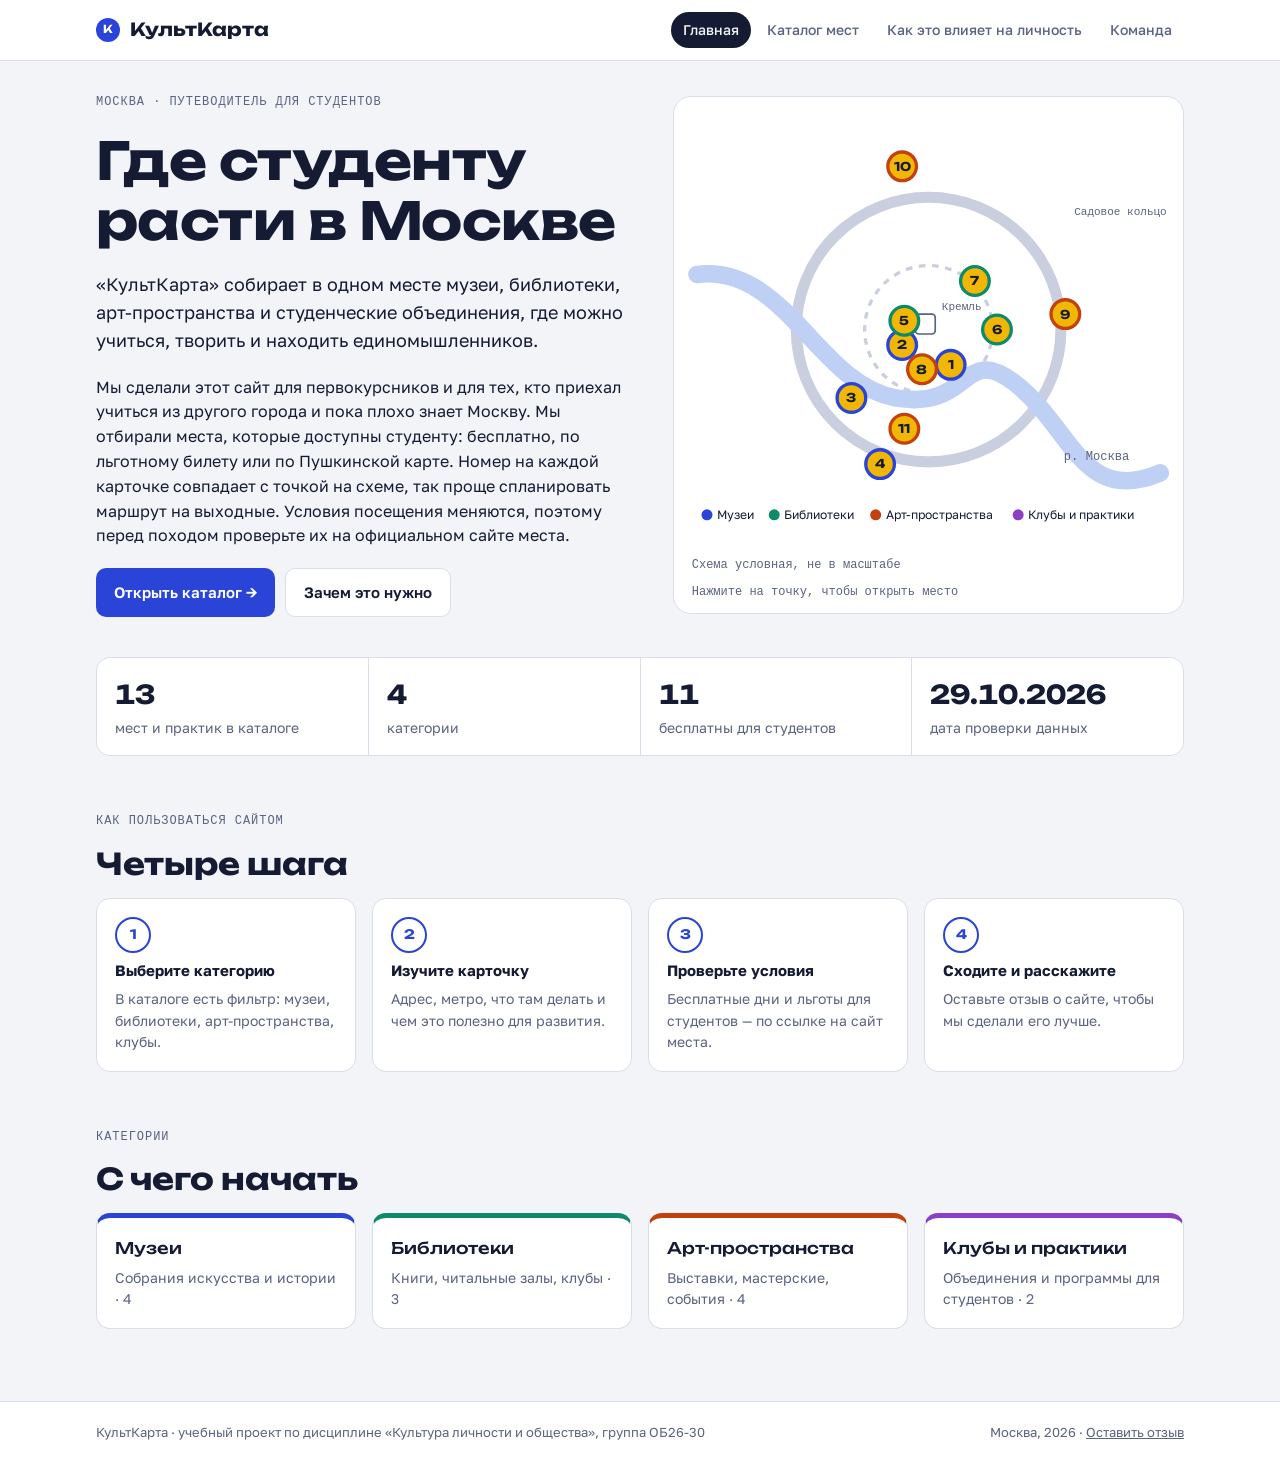
==== KultKarta_site/index.html @ 8042a43c "Add files via upload" ====
<!doctype html>
<html lang="ru">
<head>
<meta charset="utf-8">
<meta name="viewport" content="width=device-width, initial-scale=1, viewport-fit=cover">
<title>КультКарта Москвы</title>
<meta name="description" content="Путеводитель по культурным местам Москвы для студентов">
<meta name="claude:viewport-fit-sides" content="cover">
<link rel="icon" href="data:image/svg+xml,%3Csvg xmlns='http://www.w3.org/2000/svg' viewBox='0 0 32 32'%3E%3Ccircle cx='16' cy='16' r='15' fill='%232A44D8'/%3E%3Ctext x='16' y='21' font-size='15' text-anchor='middle' fill='white' font-family='Arial' font-weight='700'%3EК%3C/text%3E%3C/svg%3E">
<link rel="preconnect" href="https://fonts.googleapis.com">
<link rel="stylesheet" href="https://fonts.googleapis.com/css2?family=Unbounded:wght@500;700&family=Golos+Text:wght@400;500;600&family=PT+Mono&display=swap">
<link rel="stylesheet" href="style.css">
</head>
<body>
<header class="top"><div class="wrap">
<a class="logo" href="index.html"><span>К</span>КультКарта</a>
<nav aria-label="Разделы сайта"><a href="index.html" aria-current="page">Главная</a><a href="catalog.html">Каталог мест</a><a href="lichnost.html">Как это влияет на личность</a><a href="team.html">Команда</a></nav>
</div></header>
<main class="wrap">
<section class="hero">
 <div class="hero-text">
  <span class="eyebrow">Москва · путеводитель для студентов</span>
  <h1>Где студенту расти в&nbsp;Москве</h1>
  <p class="lead">«КультКарта» собирает в одном месте музеи, библиотеки, арт-пространства и студенческие объединения, где можно учиться, творить и находить единомышленников.</p>
  <p>Мы сделали этот сайт для первокурсников и для тех, кто приехал учиться из другого города и пока плохо знает Москву. Мы отбирали места, которые доступны студенту: бесплатно, по льготному билету или по Пушкинской карте. Номер на каждой карточке совпадает с точкой на схеме, так проще спланировать маршрут на выходные. Условия посещения меняются, поэтому перед походом проверьте их на официальном сайте места.</p>
  <div class="btns"><a class="btn primary" href="catalog.html">Открыть каталог →</a><a class="btn ghost" href="lichnost.html">Зачем это нужно</a></div>
 </div>
 <figure class="mapbox"><svg viewBox="0 0 440 400" role="img" aria-label="Схема центра Москвы с местами из каталога">
<rect width="440" height="400" fill="var(--surface)"/>
<circle cx="220" cy="200" r="120" fill="none" stroke="var(--ring)" stroke-width="10"/>
<circle cx="220" cy="200" r="58" fill="none" stroke="var(--ring)" stroke-width="3" stroke-dasharray="6 6"/>
<path d="M10 150 C 90 140, 120 250, 190 262 S 250 210, 300 250 S 360 360, 430 330" fill="none" stroke="var(--river)" stroke-width="16" stroke-linecap="round"/>
<text x="402" y="318" font-family="PT Mono, monospace" font-size="11" fill="var(--muted)" text-anchor="end">р. Москва</text>
<rect x="208" y="186" width="18" height="18" rx="3" fill="none" stroke="var(--muted)" stroke-width="1.5"/>
<text x="232" y="182" font-family="PT Mono, monospace" font-size="10" fill="var(--muted)">Кремль</text>
<text x="352" y="96" font-family="PT Mono, monospace" font-size="10" fill="var(--muted)">Садовое кольцо</text>
<a class="pin" href="catalog.html#place-1"><title>1. Третьяковская галерея</title><circle cx="240" cy="232" r="13" fill="var(--marker)" stroke="var(--c-museum)" stroke-width="3"/><text x="240" y="236" text-anchor="middle" font-family="Unbounded, sans-serif" font-weight="700" font-size="11" fill="#141B33">1</text></a>
<a class="pin" href="catalog.html#place-2"><title>2. ГМИИ им. А. С. Пушкина</title><circle cx="196" cy="214" r="13" fill="var(--marker)" stroke="var(--c-museum)" stroke-width="3"/><text x="196" y="218" text-anchor="middle" font-family="Unbounded, sans-serif" font-weight="700" font-size="11" fill="#141B33">2</text></a>
<a class="pin" href="catalog.html#place-3"><title>3. Музей Москвы</title><circle cx="150" cy="262" r="13" fill="var(--marker)" stroke="var(--c-museum)" stroke-width="3"/><text x="150" y="266" text-anchor="middle" font-family="Unbounded, sans-serif" font-weight="700" font-size="11" fill="#141B33">3</text></a>
<a class="pin" href="catalog.html#place-4"><title>4. Музей «Гараж»</title><circle cx="176" cy="322" r="13" fill="var(--marker)" stroke="var(--c-museum)" stroke-width="3"/><text x="176" y="326" text-anchor="middle" font-family="Unbounded, sans-serif" font-weight="700" font-size="11" fill="#141B33">4</text></a>
<a class="pin" href="catalog.html#place-5"><title>5. Российская государственная библиотека</title><circle cx="198" cy="192" r="13" fill="var(--marker)" stroke="var(--c-lib)" stroke-width="3"/><text x="198" y="196" text-anchor="middle" font-family="Unbounded, sans-serif" font-weight="700" font-size="11" fill="#141B33">5</text></a>
<a class="pin" href="catalog.html#place-6"><title>6. Библиотека иностранной литературы</title><circle cx="282" cy="200" r="13" fill="var(--marker)" stroke="var(--c-lib)" stroke-width="3"/><text x="282" y="204" text-anchor="middle" font-family="Unbounded, sans-serif" font-weight="700" font-size="11" fill="#141B33">6</text></a>
<a class="pin" href="catalog.html#place-7"><title>7. Библиотека-читальня им. И. С. Тургенева</title><circle cx="262" cy="156" r="13" fill="var(--marker)" stroke="var(--c-lib)" stroke-width="3"/><text x="262" y="160" text-anchor="middle" font-family="Unbounded, sans-serif" font-weight="700" font-size="11" fill="#141B33">7</text></a>
<a class="pin" href="catalog.html#place-8"><title>8. Дом культуры «ГЭС-2»</title><circle cx="214" cy="236" r="13" fill="var(--marker)" stroke="var(--c-art)" stroke-width="3"/><text x="214" y="240" text-anchor="middle" font-family="Unbounded, sans-serif" font-weight="700" font-size="11" fill="#141B33">8</text></a>
<a class="pin" href="catalog.html#place-9"><title>9. Центр современного искусства «Винзавод»</title><circle cx="344" cy="186" r="13" fill="var(--marker)" stroke="var(--c-art)" stroke-width="3"/><text x="344" y="190" text-anchor="middle" font-family="Unbounded, sans-serif" font-weight="700" font-size="11" fill="#141B33">9</text></a>
<a class="pin" href="catalog.html#place-10"><title>10. Дизайн-завод «Флакон»</title><circle cx="196" cy="52" r="13" fill="var(--marker)" stroke="var(--c-art)" stroke-width="3"/><text x="196" y="56" text-anchor="middle" font-family="Unbounded, sans-serif" font-weight="700" font-size="11" fill="#141B33">10</text></a>
<a class="pin" href="catalog.html#place-11"><title>11. Парк искусств «Музеон»</title><circle cx="198" cy="290" r="13" fill="var(--marker)" stroke="var(--c-art)" stroke-width="3"/><text x="198" y="294" text-anchor="middle" font-family="Unbounded, sans-serif" font-weight="700" font-size="11" fill="#141B33">11</text></a>
<circle cx="19" cy="368" r="5" fill="var(--c-museum)"/><text x="28" y="372" font-family="Golos Text, sans-serif" font-size="11" fill="var(--ink)">Музеи</text>
<circle cx="80.0" cy="368" r="5" fill="var(--c-lib)"/><text x="89.0" y="372" font-family="Golos Text, sans-serif" font-size="11" fill="var(--ink)">Библиотеки</text>
<circle cx="172.0" cy="368" r="5" fill="var(--c-art)"/><text x="181.0" y="372" font-family="Golos Text, sans-serif" font-size="11" fill="var(--ink)">Арт-пространства</text>
<circle cx="301.2" cy="368" r="5" fill="var(--c-club)"/><text x="310.2" y="372" font-family="Golos Text, sans-serif" font-size="11" fill="var(--ink)">Клубы и практики</text>
</svg><figcaption><span>Схема условная, не в масштабе</span><span>Нажмите на точку, чтобы открыть место</span></figcaption></figure>
</section>
<div class="stats">
 <div><b>13</b><span>мест и практик в каталоге</span></div>
 <div><b>4</b><span>категории</span></div>
 <div><b>11</b><span>бесплатны для студентов</span></div>
 <div><b>29.10.2026</b><span>дата проверки данных</span></div>
</div>
<section class="sec">
 <span class="eyebrow">Как пользоваться сайтом</span>
 <h2>Четыре шага</h2>
 <ol class="steps">
  <li><b>Выберите категорию</b><span>В каталоге есть фильтр: музеи, библиотеки, арт-пространства, клубы.</span></li>
  <li><b>Изучите карточку</b><span>Адрес, метро, что там делать и чем это полезно для развития.</span></li>
  <li><b>Проверьте условия</b><span>Бесплатные дни и льготы для студентов — по ссылке на сайт места.</span></li>
  <li><b>Сходите и расскажите</b><span>Оставьте отзыв о сайте, чтобы мы сделали его лучше.</span></li>
 </ol>
</section>
<section class="sec">
 <span class="eyebrow">Категории</span>
 <h2>С чего начать</h2>
 <div class="cats">
  <a class="catlink c-museum" href="catalog.html#cat-museum"><b>Музеи</b><span>Собрания искусства и истории · 4</span></a><a class="catlink c-lib" href="catalog.html#cat-lib"><b>Библиотеки</b><span>Книги, читальные залы, клубы · 3</span></a><a class="catlink c-art" href="catalog.html#cat-art"><b>Арт-пространства</b><span>Выставки, мастерские, события · 4</span></a><a class="catlink c-club" href="catalog.html#cat-club"><b>Клубы и практики</b><span>Объединения и программы для студентов · 2</span></a>
 </div>
</section>
</main>
<footer><div class="wrap"><span>КультКарта · учебный проект по дисциплине «Культура личности и общества», группа ОБ26-30</span><span>Москва, 2026 · <a href="team.html#feedback">Оставить отзыв</a></span></div></footer>
</body>
</html>
---- KultKarta_site/style.css ----
/* КультКарта — общий файл стилей */
:root{
  --bg:#F2F4F8; --surface:#FFFFFF; --ink:#141B33; --muted:#5A6380; --line:#D9DEEA;
  --accent:#2A44D8; --accent-ink:#FFFFFF; --marker:#F2B705; --river:#BFD0F5; --ring:#C9CFDF;
  --c-museum:#2A44D8; --c-lib:#0E8A6A; --c-art:#C2410C; --c-club:#8B3FC7;
  --display:"Unbounded","Arial Black",system-ui,sans-serif;
  --body:"Golos Text","Segoe UI",system-ui,sans-serif;
  --mono:"PT Mono",ui-monospace,Menlo,monospace;
}
@media (prefers-color-scheme: dark){:root:not([data-theme="light"]){
  --bg:#0F1426; --surface:#171E36; --ink:#E8ECF8; --muted:#9AA3C0; --line:#2A3354;
  --accent:#7D90FF; --accent-ink:#0F1426; --marker:#F2C230; --river:#24345F; --ring:#36406A;
  --c-museum:#8EA0FF; --c-lib:#3CCB9F; --c-art:#FF8A4C; --c-club:#C58BFF; color-scheme:dark}}
:root[data-theme="dark"]{
  --bg:#0F1426; --surface:#171E36; --ink:#E8ECF8; --muted:#9AA3C0; --line:#2A3354;
  --accent:#7D90FF; --accent-ink:#0F1426; --marker:#F2C230; --river:#24345F; --ring:#36406A;
  --c-museum:#8EA0FF; --c-lib:#3CCB9F; --c-art:#FF8A4C; --c-club:#C58BFF; color-scheme:dark}

*{box-sizing:border-box}
html{scroll-padding-top:90px}
body{background:var(--bg);color:var(--ink);font-family:var(--body);font-size:16px;line-height:1.55;margin:0}
body::before{content:"";position:fixed;inset:0 0 auto;height:env(safe-area-inset-top,0px);z-index:10;background:var(--surface)}
img{max-width:100%}
a{color:var(--accent)}
:focus-visible{outline:3px solid var(--marker);outline-offset:2px;border-radius:4px}
.wrap{max-width:1120px;margin:0 auto;padding-left:max(16px,env(safe-area-inset-left,0px));padding-right:max(16px,env(safe-area-inset-right,0px))}
h1,h2,h3{font-family:var(--display);text-wrap:balance;margin:0;line-height:1.15}
h1{font-size:clamp(30px,5vw,52px);font-weight:700;letter-spacing:-.01em}
h2{font-size:clamp(22px,3vw,30px);font-weight:700}
h3{font-size:17px;font-weight:500}
p{margin:0}
.eyebrow{font-family:var(--mono);font-size:12px;letter-spacing:.08em;text-transform:uppercase;color:var(--muted)}
.lead{font-size:18px;max-width:62ch}
.sec{display:grid;gap:16px;margin-top:56px}

/* Шапка */
.top{position:sticky;top:env(safe-area-inset-top,0px);z-index:5;background:var(--surface);border-bottom:1px solid var(--line)}
.top .wrap{display:flex;align-items:center;justify-content:space-between;gap:12px 16px;padding-block:12px;flex-wrap:wrap}
.logo{font-family:var(--display);font-weight:700;font-size:18px;color:var(--ink);text-decoration:none;display:flex;align-items:center;gap:10px}
.logo span{width:24px;height:24px;border-radius:50%;background:var(--accent);display:grid;place-items:center;color:var(--accent-ink);font-size:11px}
nav{display:flex;gap:4px;flex-wrap:wrap}
nav a{font-size:14px;font-weight:500;text-decoration:none;color:var(--muted);padding:7px 12px;border-radius:999px}
nav a:hover{color:var(--ink);background:var(--bg)}
nav a[aria-current="page"]{background:var(--ink);color:var(--bg)}
main{padding-block:32px 72px}

/* Кнопки */
.btns{display:flex;gap:10px;flex-wrap:wrap}
.btn{display:inline-flex;align-items:center;gap:8px;padding:12px 18px;border-radius:10px;font-weight:600;text-decoration:none;font-size:15px}
.btn.primary{background:var(--accent);color:var(--accent-ink)}
.btn.ghost{border:1.5px solid var(--line);color:var(--ink);background:var(--surface)}

/* Главная */
.hero{display:grid;grid-template-columns:1.05fr 1fr;gap:40px;align-items:center}
.hero-text{display:grid;gap:20px;min-width:0}
.mapbox{background:var(--surface);border:1px solid var(--line);border-radius:18px;padding:12px;margin:0;min-width:0}
.mapbox svg{display:block;width:100%;height:auto}
.mapbox figcaption{font-family:var(--mono);font-size:12px;color:var(--muted);padding:6px 6px 0;display:flex;justify-content:space-between;gap:8px;flex-wrap:wrap}
.pin circle{transition:stroke-width .15s}
.pin:hover circle,.pin:focus circle{stroke-width:5}
.stats{display:grid;grid-template-columns:repeat(4,1fr);gap:1px;background:var(--line);border:1px solid var(--line);border-radius:14px;overflow:hidden;margin-top:40px}
.stats div{background:var(--surface);padding:16px 18px}
.stats b{display:block;font-family:var(--display);font-size:26px;font-variant-numeric:tabular-nums}
.stats span{font-size:14px;color:var(--muted)}
.steps{display:grid;grid-template-columns:repeat(4,1fr);gap:16px;list-style:none;padding:0;margin:0;counter-reset:s}
.steps li{background:var(--surface);border:1px solid var(--line);border-radius:14px;padding:18px;display:grid;gap:6px;counter-increment:s;align-content:start}
.steps li::before{content:counter(s);width:32px;height:32px;border-radius:50%;border:2px solid var(--accent);color:var(--accent);display:grid;place-items:center;font-family:var(--display);font-weight:700;font-size:13px}
.steps b{font-size:15px}
.steps span{font-size:14px;color:var(--muted)}
.cats{display:grid;grid-template-columns:repeat(4,1fr);gap:16px}
.catlink{display:grid;gap:6px;padding:18px;border-radius:14px;text-decoration:none;color:var(--ink);background:var(--surface);border:1px solid var(--line);border-top:5px solid var(--c)}
.catlink b{font-family:var(--display);font-size:16px;font-weight:500}
.catlink span{font-size:14px;color:var(--muted)}
.catlink:hover{border-color:var(--c)}

/* Каталог */
.cat-head{display:grid;gap:14px;margin-bottom:24px}
.filter{display:flex;gap:8px;flex-wrap:wrap}
.filter input{position:absolute;opacity:0;width:1px;height:1px}
.filter label{font-size:14px;font-weight:500;border:1.5px solid var(--line);background:var(--surface);color:var(--ink);padding:7px 14px;border-radius:999px;cursor:pointer;display:inline-flex;align-items:center;gap:8px}
.filter label i{width:9px;height:9px;border-radius:50%;display:inline-block}
.filter input:checked+label{background:var(--ink);color:var(--bg);border-color:var(--ink)}
.filter input:focus-visible+label{outline:3px solid var(--marker);outline-offset:2px}
.catalog:has(#f-museum:checked) .card:not(.c-museum),
.catalog:has(#f-lib:checked) .card:not(.c-lib),
.catalog:has(#f-art:checked) .card:not(.c-art),
.catalog:has(#f-club:checked) .card:not(.c-club){display:none}
.grid{display:grid;grid-template-columns:repeat(auto-fill,minmax(300px,1fr));gap:20px}
.card{background:var(--surface);border:1px solid var(--line);border-radius:16px;overflow:hidden;display:flex;flex-direction:column;min-width:0}
.card:target{outline:3px solid var(--marker);outline-offset:2px}
.c-museum{--c:var(--c-museum)} .c-lib{--c:var(--c-lib)} .c-art{--c:var(--c-art)} .c-club{--c:var(--c-club)}
.photo{aspect-ratio:16/10;max-width:100%;position:relative;display:grid;place-items:center;color:#fff;overflow:hidden;background:linear-gradient(135deg,var(--c),color-mix(in srgb,var(--c) 55%,#000))}
.photo .glyph{font-family:var(--display);font-size:60px;font-weight:700;opacity:.22;letter-spacing:-.03em;text-align:center;line-height:1;padding:0 12px}
.photo .ph{position:absolute;left:12px;bottom:10px;font-family:var(--mono);font-size:11px;background:rgba(0,0,0,.35);padding:3px 8px;border-radius:6px}
.photo img{position:absolute;inset:0;width:100%;height:100%;object-fit:cover}
.photo .num{position:absolute;top:12px;left:12px;z-index:1;width:34px;height:34px;border-radius:50%;background:var(--marker);color:#141B33;display:grid;place-items:center;font-family:var(--display);font-weight:700;font-size:14px}
.card .body{padding:16px 18px 18px;display:grid;gap:10px;flex:1;align-content:start}
.tag{font-family:var(--mono);font-size:11px;letter-spacing:.06em;text-transform:uppercase;color:var(--c)}
.addr{font-family:var(--mono);font-size:13px;color:var(--muted);display:grid;gap:3px}
.metro{display:inline-flex;align-items:center;gap:6px}
.metro b{width:16px;height:16px;border-radius:50%;background:#D52B1E;color:#fff;font-size:10px;display:inline-grid;place-items:center;font-family:var(--body)}
.desc{font-size:15px}
.why{font-size:14px;color:var(--muted);border-top:1px dashed var(--line);padding-top:10px}
.why strong,.stud strong{color:var(--ink);font-weight:600}
.stud{font-size:13px;background:var(--bg);border-radius:8px;padding:8px 10px}
.links{display:flex;gap:14px;flex-wrap:wrap;font-size:14px;font-weight:500;margin-top:auto;padding-top:4px}
.note{font-size:14px;color:var(--muted);margin-top:24px;max-width:70ch}

/* Личность */
.essay{display:grid;grid-template-columns:minmax(0,1.3fr) minmax(0,1fr);gap:40px;align-items:start}
.essay .text{display:grid;gap:18px}
.essay p.main{font-size:18px;line-height:1.7;max-width:64ch}
.flow{background:var(--surface);border:1px solid var(--line);border-radius:16px;padding:20px}
.step{display:grid;grid-template-columns:36px 1fr;gap:12px;padding:12px 0;position:relative}
.step:not(:last-child)::after{content:"";position:absolute;left:17px;top:46px;bottom:-12px;width:2px;background:var(--line)}
.step .n{width:36px;height:36px;border-radius:50%;border:2px solid var(--accent);color:var(--accent);display:grid;place-items:center;font-family:var(--display);font-weight:700;font-size:13px;background:var(--surface);position:relative;z-index:1}
.step h3{font-size:15px;margin-bottom:2px}
.step p{font-size:14px;color:var(--muted)}
.terms{display:flex;gap:8px;flex-wrap:wrap}
.terms span{font-size:13px;padding:5px 11px;border-radius:999px;border:1px solid var(--line);background:var(--surface)}
.pairs{display:grid;grid-template-columns:repeat(2,1fr);gap:16px}
.pair{background:var(--surface);border:1px solid var(--line);border-left:5px solid var(--c);border-radius:12px;padding:16px 18px;display:grid;gap:4px}
.pair b{font-size:15px}
.pair span{font-size:14px;color:var(--muted)}

/* Команда */
.team{display:grid;grid-template-columns:repeat(auto-fill,minmax(220px,1fr));gap:16px}
.member{background:var(--surface);border:1px solid var(--line);border-radius:14px;padding:16px;display:grid;gap:6px;align-content:start}
.member .av{width:44px;height:44px;border-radius:50%;background:var(--bg);border:1.5px solid var(--line);display:grid;place-items:center;font-family:var(--display);color:var(--accent);font-size:13px}
.member b{font-size:15px}
.member span{font-size:13px;color:var(--muted)}
.meta{display:grid;grid-template-columns:repeat(auto-fit,minmax(220px,1fr));gap:16px}
.meta div{border-top:2px solid var(--ink);padding-top:10px}
.meta dt{font-family:var(--mono);font-size:12px;text-transform:uppercase;letter-spacing:.06em;color:var(--muted)}
.meta dd{margin:4px 0 0;font-weight:500}
.feedback{background:var(--surface);border:1px solid var(--line);border-radius:16px;padding:24px;display:grid;gap:12px;justify-items:start}
.sources ul{margin:0;padding-left:18px;display:grid;gap:6px;font-size:14px}

/* Подвал */
footer{border-top:1px solid var(--line);font-size:13px;color:var(--muted);background:var(--surface)}
footer .wrap{padding-block:20px;display:flex;justify-content:space-between;gap:12px;flex-wrap:wrap}
footer a{color:var(--muted)}

@media (max-width:860px){
  .hero,.essay{grid-template-columns:1fr}
  .stats,.steps,.cats{grid-template-columns:repeat(2,1fr)}
}
@media (max-width:520px){
  .grid,.pairs{grid-template-columns:1fr}
  .steps,.cats{grid-template-columns:1fr}
  nav a{padding:6px 9px;font-size:13px}
}
@media (prefers-reduced-motion:no-preference){.card{transition:transform .15s ease}.card:hover{transform:translateY(-2px)}}
/* Переход из категорий на главной: catalog.html#cat-… */
.catalog:has(#f-all:checked):has(#cat-museum:target) .card:not(.c-museum),
.catalog:has(#f-all:checked):has(#cat-lib:target) .card:not(.c-lib),
.catalog:has(#f-all:checked):has(#cat-art:target) .card:not(.c-art),
.catalog:has(#f-all:checked):has(#cat-club:target) .card:not(.c-club){display:none}
.catalog:has(#f-all:checked) .filter label:target{background:var(--ink);color:var(--bg);border-color:var(--ink)}
.catalog:has(.filter label:target):has(#f-all:checked) label[for="f-all"]{background:var(--surface);color:var(--ink);border-color:var(--line)}
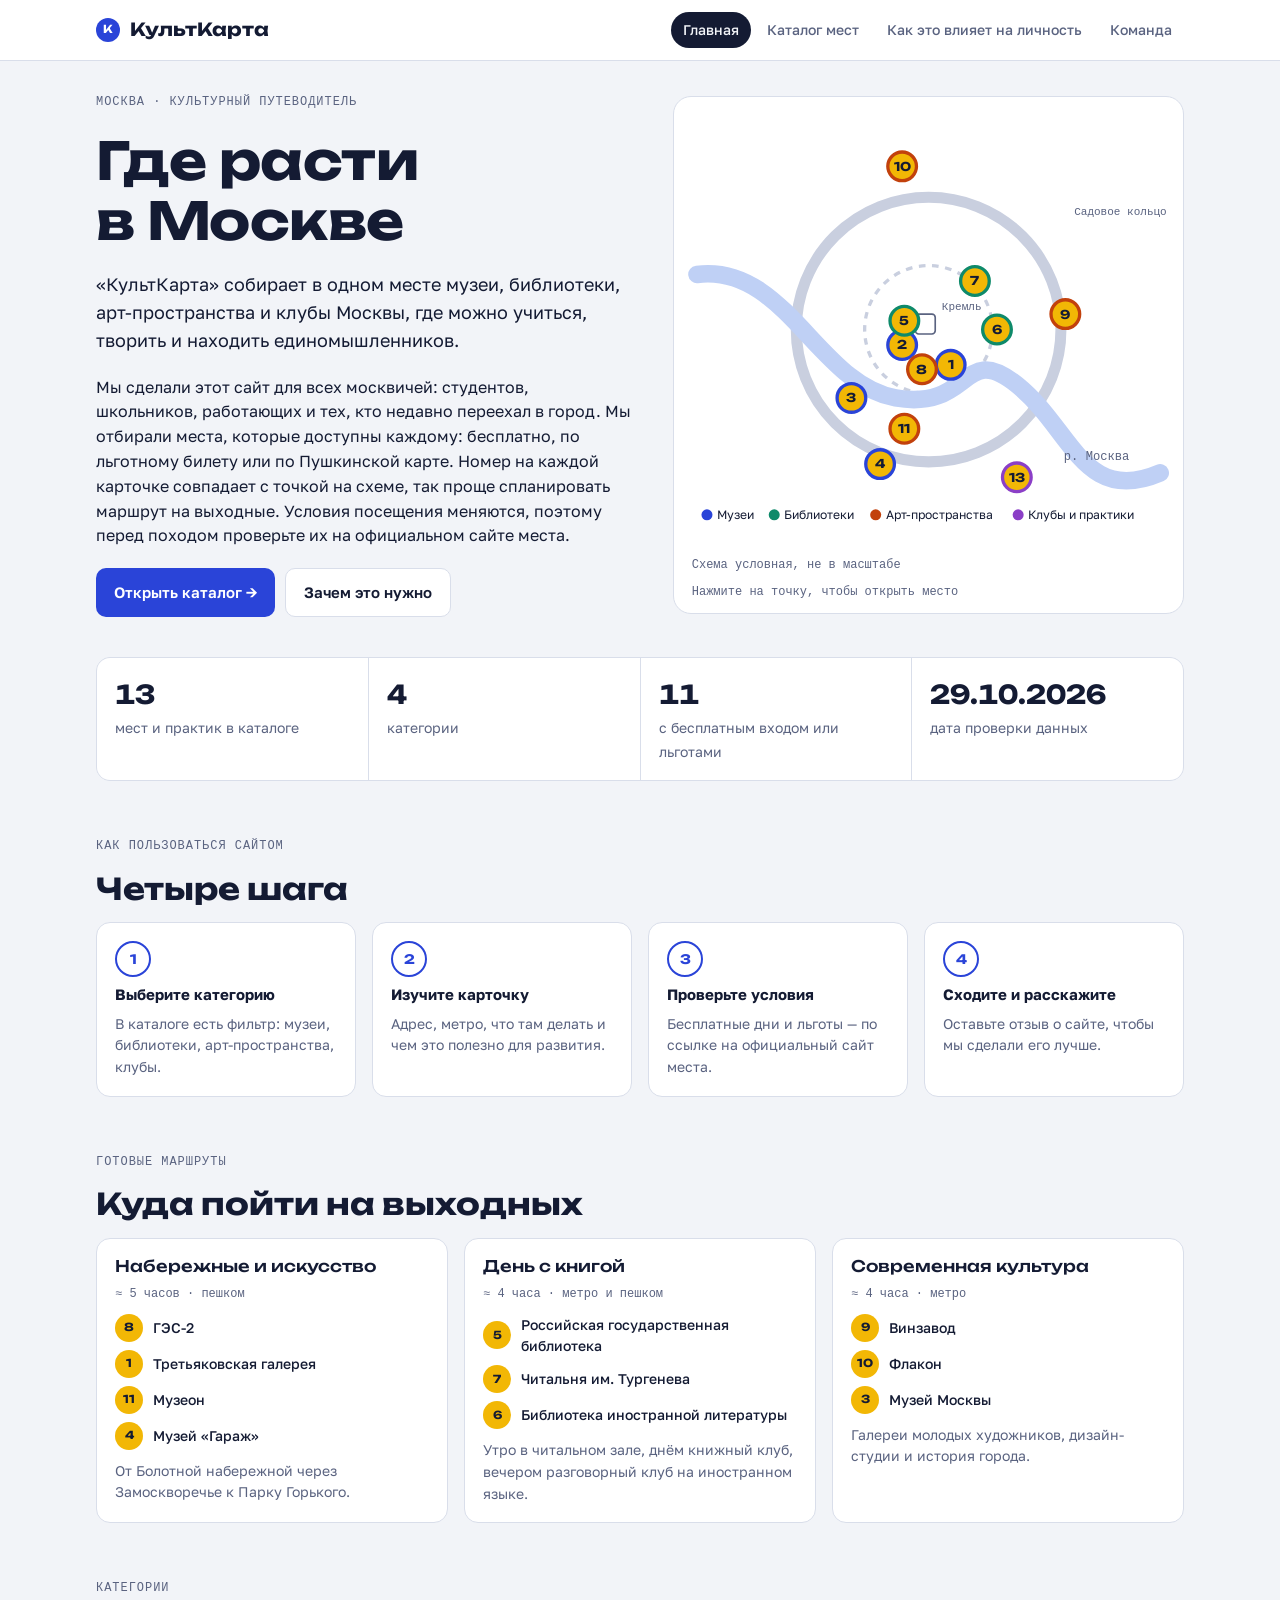
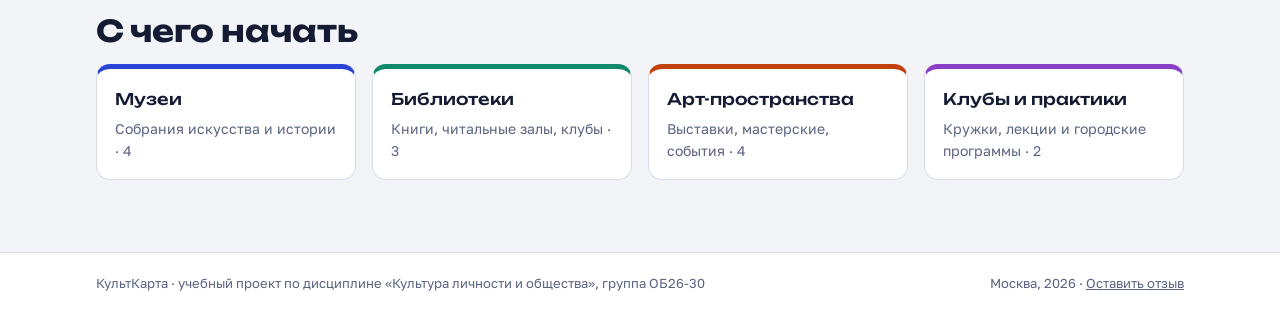
==== commit 7e3925e0: "Add files via upload" ====
--- a/KultKarta_site/index.html
+++ b/KultKarta_site/index.html
@@ -4,7 +4,7 @@
 <meta charset="utf-8">
 <meta name="viewport" content="width=device-width, initial-scale=1, viewport-fit=cover">
 <title>КультКарта Москвы</title>
-<meta name="description" content="Путеводитель по культурным местам Москвы для студентов">
+<meta name="description" content="Культурный путеводитель по Москве: музеи, библиотеки, арт-пространства и клубы">
 <meta name="claude:viewport-fit-sides" content="cover">
 <link rel="icon" href="data:image/svg+xml,%3Csvg xmlns='http://www.w3.org/2000/svg' viewBox='0 0 32 32'%3E%3Ccircle cx='16' cy='16' r='15' fill='%232A44D8'/%3E%3Ctext x='16' y='21' font-size='15' text-anchor='middle' fill='white' font-family='Arial' font-weight='700'%3EК%3C/text%3E%3C/svg%3E">
 <link rel="preconnect" href="https://fonts.googleapis.com">
@@ -19,10 +19,10 @@
 <main class="wrap">
 <section class="hero">
  <div class="hero-text">
-  <span class="eyebrow">Москва · путеводитель для студентов</span>
-  <h1>Где студенту расти в&nbsp;Москве</h1>
-  <p class="lead">«КультКарта» собирает в одном месте музеи, библиотеки, арт-пространства и студенческие объединения, где можно учиться, творить и находить единомышленников.</p>
-  <p>Мы сделали этот сайт для первокурсников и для тех, кто приехал учиться из другого города и пока плохо знает Москву. Мы отбирали места, которые доступны студенту: бесплатно, по льготному билету или по Пушкинской карте. Номер на каждой карточке совпадает с точкой на схеме, так проще спланировать маршрут на выходные. Условия посещения меняются, поэтому перед походом проверьте их на официальном сайте места.</p>
+  <span class="eyebrow">Москва · культурный путеводитель</span>
+  <h1>Где расти в&nbsp;Москве</h1>
+  <p class="lead">«КультКарта» собирает в одном месте музеи, библиотеки, арт-пространства и клубы Москвы, где можно учиться, творить и находить единомышленников.</p>
+  <p>Мы сделали этот сайт для всех москвичей: студентов, школьников, работающих и тех, кто недавно переехал в город. Мы отбирали места, которые доступны каждому: бесплатно, по льготному билету или по Пушкинской карте. Номер на каждой карточке совпадает с точкой на схеме, так проще спланировать маршрут на выходные. Условия посещения меняются, поэтому перед походом проверьте их на официальном сайте места.</p>
   <div class="btns"><a class="btn primary" href="catalog.html">Открыть каталог →</a><a class="btn ghost" href="lichnost.html">Зачем это нужно</a></div>
  </div>
  <figure class="mapbox"><svg viewBox="0 0 440 400" role="img" aria-label="Схема центра Москвы с местами из каталога">
@@ -45,6 +45,7 @@
 <a class="pin" href="catalog.html#place-9"><title>9. Центр современного искусства «Винзавод»</title><circle cx="344" cy="186" r="13" fill="var(--marker)" stroke="var(--c-art)" stroke-width="3"/><text x="344" y="190" text-anchor="middle" font-family="Unbounded, sans-serif" font-weight="700" font-size="11" fill="#141B33">9</text></a>
 <a class="pin" href="catalog.html#place-10"><title>10. Дизайн-завод «Флакон»</title><circle cx="196" cy="52" r="13" fill="var(--marker)" stroke="var(--c-art)" stroke-width="3"/><text x="196" y="56" text-anchor="middle" font-family="Unbounded, sans-serif" font-weight="700" font-size="11" fill="#141B33">10</text></a>
 <a class="pin" href="catalog.html#place-11"><title>11. Парк искусств «Музеон»</title><circle cx="198" cy="290" r="13" fill="var(--marker)" stroke="var(--c-art)" stroke-width="3"/><text x="198" y="294" text-anchor="middle" font-family="Unbounded, sans-serif" font-weight="700" font-size="11" fill="#141B33">11</text></a>
+<a class="pin" href="catalog.html#place-13"><title>13. Культурный центр ЗИЛ</title><circle cx="300" cy="334" r="13" fill="var(--marker)" stroke="var(--c-club)" stroke-width="3"/><text x="300" y="338" text-anchor="middle" font-family="Unbounded, sans-serif" font-weight="700" font-size="11" fill="#141B33">13</text></a>
 <circle cx="19" cy="368" r="5" fill="var(--c-museum)"/><text x="28" y="372" font-family="Golos Text, sans-serif" font-size="11" fill="var(--ink)">Музеи</text>
 <circle cx="80.0" cy="368" r="5" fill="var(--c-lib)"/><text x="89.0" y="372" font-family="Golos Text, sans-serif" font-size="11" fill="var(--ink)">Библиотеки</text>
 <circle cx="172.0" cy="368" r="5" fill="var(--c-art)"/><text x="181.0" y="372" font-family="Golos Text, sans-serif" font-size="11" fill="var(--ink)">Арт-пространства</text>
@@ -54,7 +55,7 @@
 <div class="stats">
  <div><b>13</b><span>мест и практик в каталоге</span></div>
  <div><b>4</b><span>категории</span></div>
- <div><b>11</b><span>бесплатны для студентов</span></div>
+ <div><b>11</b><span>с бесплатным входом или льготами</span></div>
  <div><b>29.10.2026</b><span>дата проверки данных</span></div>
 </div>
 <section class="sec">
@@ -63,15 +64,30 @@
  <ol class="steps">
   <li><b>Выберите категорию</b><span>В каталоге есть фильтр: музеи, библиотеки, арт-пространства, клубы.</span></li>
   <li><b>Изучите карточку</b><span>Адрес, метро, что там делать и чем это полезно для развития.</span></li>
-  <li><b>Проверьте условия</b><span>Бесплатные дни и льготы для студентов — по ссылке на сайт места.</span></li>
+  <li><b>Проверьте условия</b><span>Бесплатные дни и льготы — по ссылке на официальный сайт места.</span></li>
   <li><b>Сходите и расскажите</b><span>Оставьте отзыв о сайте, чтобы мы сделали его лучше.</span></li>
  </ol>
+</section>
+<section class="sec">
+ <span class="eyebrow">Готовые маршруты</span>
+ <h2>Куда пойти на выходных</h2>
+ <div class="routes">
+  <div class="route"><h3>Набережные и искусство</h3><span class="time">≈ 5 часов · пешком</span><ol>
+   <li><span>8</span><a href="catalog.html#place-8">ГЭС-2</a></li><li><span>1</span><a href="catalog.html#place-1">Третьяковская галерея</a></li><li><span>11</span><a href="catalog.html#place-11">Музеон</a></li><li><span>4</span><a href="catalog.html#place-4">Музей «Гараж»</a></li></ol>
+   <p>От Болотной набережной через Замоскворечье к Парку Горького.</p></div>
+  <div class="route"><h3>День с книгой</h3><span class="time">≈ 4 часа · метро и пешком</span><ol>
+   <li><span>5</span><a href="catalog.html#place-5">Российская государственная библиотека</a></li><li><span>7</span><a href="catalog.html#place-7">Читальня им. Тургенева</a></li><li><span>6</span><a href="catalog.html#place-6">Библиотека иностранной литературы</a></li></ol>
+   <p>Утро в читальном зале, днём книжный клуб, вечером разговорный клуб на иностранном языке.</p></div>
+  <div class="route"><h3>Современная культура</h3><span class="time">≈ 4 часа · метро</span><ol>
+   <li><span>9</span><a href="catalog.html#place-9">Винзавод</a></li><li><span>10</span><a href="catalog.html#place-10">Флакон</a></li><li><span>3</span><a href="catalog.html#place-3">Музей Москвы</a></li></ol>
+   <p>Галереи молодых художников, дизайн-студии и история города.</p></div>
+ </div>
 </section>
 <section class="sec">
  <span class="eyebrow">Категории</span>
  <h2>С чего начать</h2>
  <div class="cats">
-  <a class="catlink c-museum" href="catalog.html#cat-museum"><b>Музеи</b><span>Собрания искусства и истории · 4</span></a><a class="catlink c-lib" href="catalog.html#cat-lib"><b>Библиотеки</b><span>Книги, читальные залы, клубы · 3</span></a><a class="catlink c-art" href="catalog.html#cat-art"><b>Арт-пространства</b><span>Выставки, мастерские, события · 4</span></a><a class="catlink c-club" href="catalog.html#cat-club"><b>Клубы и практики</b><span>Объединения и программы для студентов · 2</span></a>
+  <a class="catlink c-museum" href="catalog.html#cat-museum"><b>Музеи</b><span>Собрания искусства и истории · 4</span></a><a class="catlink c-lib" href="catalog.html#cat-lib"><b>Библиотеки</b><span>Книги, читальные залы, клубы · 3</span></a><a class="catlink c-art" href="catalog.html#cat-art"><b>Арт-пространства</b><span>Выставки, мастерские, события · 4</span></a><a class="catlink c-club" href="catalog.html#cat-club"><b>Клубы и практики</b><span>Кружки, лекции и городские программы · 2</span></a>
  </div>
 </section>
 </main>
--- a/KultKarta_site/style.css
+++ b/KultKarta_site/style.css
@@ -89,7 +89,7 @@
 .card{background:var(--surface);border:1px solid var(--line);border-radius:16px;overflow:hidden;display:flex;flex-direction:column;min-width:0}
 .card:target{outline:3px solid var(--marker);outline-offset:2px}
 .c-museum{--c:var(--c-museum)} .c-lib{--c:var(--c-lib)} .c-art{--c:var(--c-art)} .c-club{--c:var(--c-club)}
-.photo{aspect-ratio:16/10;max-width:100%;position:relative;display:grid;place-items:center;color:#fff;overflow:hidden;background:linear-gradient(135deg,var(--c),color-mix(in srgb,var(--c) 55%,#000))}
+.photo{aspect-ratio:16/10;max-width:100%;position:relative;overflow:hidden;background-color:var(--c);background-size:cover,contain,cover;background-position:center;background-repeat:no-repeat}
 .photo .glyph{font-family:var(--display);font-size:60px;font-weight:700;opacity:.22;letter-spacing:-.03em;text-align:center;line-height:1;padding:0 12px}
 .photo .ph{position:absolute;left:12px;bottom:10px;font-family:var(--mono);font-size:11px;background:rgba(0,0,0,.35);padding:3px 8px;border-radius:6px}
 .photo img{position:absolute;inset:0;width:100%;height:100%;object-fit:cover}
@@ -158,3 +158,36 @@
 .catalog:has(#f-all:checked):has(#cat-club:target) .card:not(.c-club){display:none}
 .catalog:has(#f-all:checked) .filter label:target{background:var(--ink);color:var(--bg);border-color:var(--ink)}
 .catalog:has(.filter label:target):has(#f-all:checked) label[for="f-all"]{background:var(--surface);color:var(--ink);border-color:var(--line)}
+/* Иллюстрации в карточках */
+.photo .ill{position:absolute;inset:0;width:100%;height:100%;padding:6% 10% 4%}
+/* Маршруты */
+.routes{display:grid;grid-template-columns:repeat(3,1fr);gap:16px}
+.route{background:var(--surface);border:1px solid var(--line);border-radius:14px;padding:18px;display:grid;gap:10px;align-content:start}
+.route h3{font-size:16px}
+.route .time{font-family:var(--mono);font-size:12px;color:var(--muted)}
+.route ol{margin:0;padding:0;list-style:none;display:grid;gap:8px}
+.route li{display:grid;grid-template-columns:28px 1fr;gap:10px;align-items:center;font-size:14px}
+.route li a{color:var(--ink);text-decoration:none;font-weight:500}
+.route li a:hover{color:var(--accent);text-decoration:underline}
+.route li span{width:28px;height:28px;border-radius:50%;background:var(--marker);color:#141B33;display:grid;place-items:center;font-family:var(--display);font-weight:700;font-size:11px}
+.route p{font-size:14px;color:var(--muted)}
+/* Советы */
+.tips{display:grid;grid-template-columns:repeat(3,1fr);gap:16px;list-style:none;padding:0;margin:0}
+.tips li{background:var(--surface);border:1px solid var(--line);border-radius:12px;padding:16px 18px;display:grid;gap:4px}
+.tips b{font-size:15px}
+.tips span{font-size:14px;color:var(--muted)}
+/* О проекте и этапы */
+.about{display:grid;grid-template-columns:minmax(0,1fr) minmax(0,1fr);gap:24px}
+.about .box{background:var(--surface);border:1px solid var(--line);border-radius:14px;padding:20px;display:grid;gap:10px;align-content:start}
+.about ul{margin:0;padding-left:18px;display:grid;gap:6px;font-size:15px}
+.timeline{display:grid;grid-template-columns:repeat(5,1fr);gap:0;list-style:none;padding:0;margin:0;border-top:2px solid var(--line)}
+.timeline li{padding:14px 12px 0 0;display:grid;gap:4px;position:relative}
+.timeline li::before{content:"";position:absolute;top:-8px;left:0;width:14px;height:14px;border-radius:50%;background:var(--surface);border:3px solid var(--accent)}
+.timeline li.done::before{background:var(--accent)}
+.timeline b{font-family:var(--mono);font-size:12px;color:var(--accent)}
+.timeline span{font-size:14px;font-weight:600}
+.timeline small{font-size:13px;color:var(--muted)}
+.qs{margin:0;padding-left:20px;display:grid;gap:6px}
+.soon{font-family:var(--mono);font-size:12px;color:var(--muted);border:1.5px dashed var(--line);border-radius:10px;padding:10px 14px}
+@media (max-width:860px){.routes,.tips{grid-template-columns:1fr 1fr}.about{grid-template-columns:1fr}.timeline{grid-template-columns:1fr;border-top:0;border-left:2px solid var(--line);padding-left:18px}.timeline li{padding:0 0 16px}.timeline li::before{left:-27px;top:2px}}
+@media (max-width:520px){.routes,.tips{grid-template-columns:1fr}}
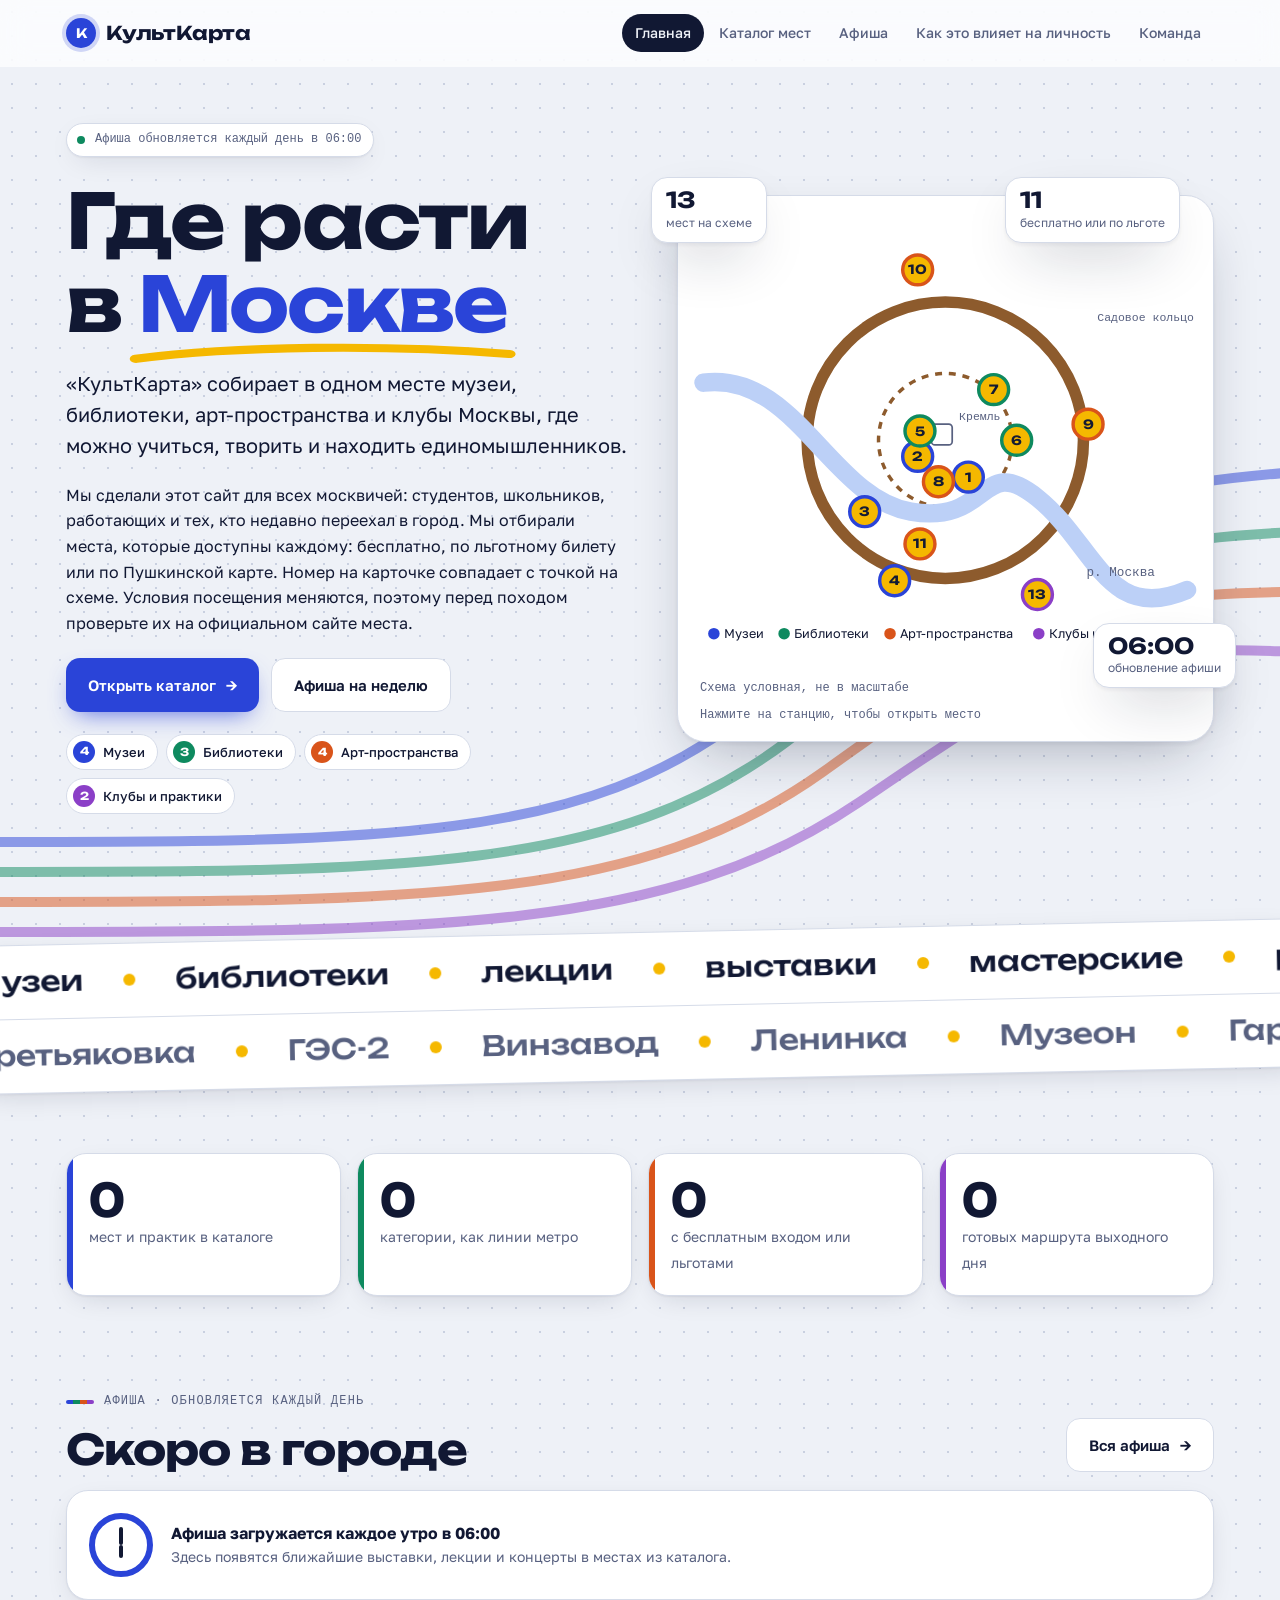
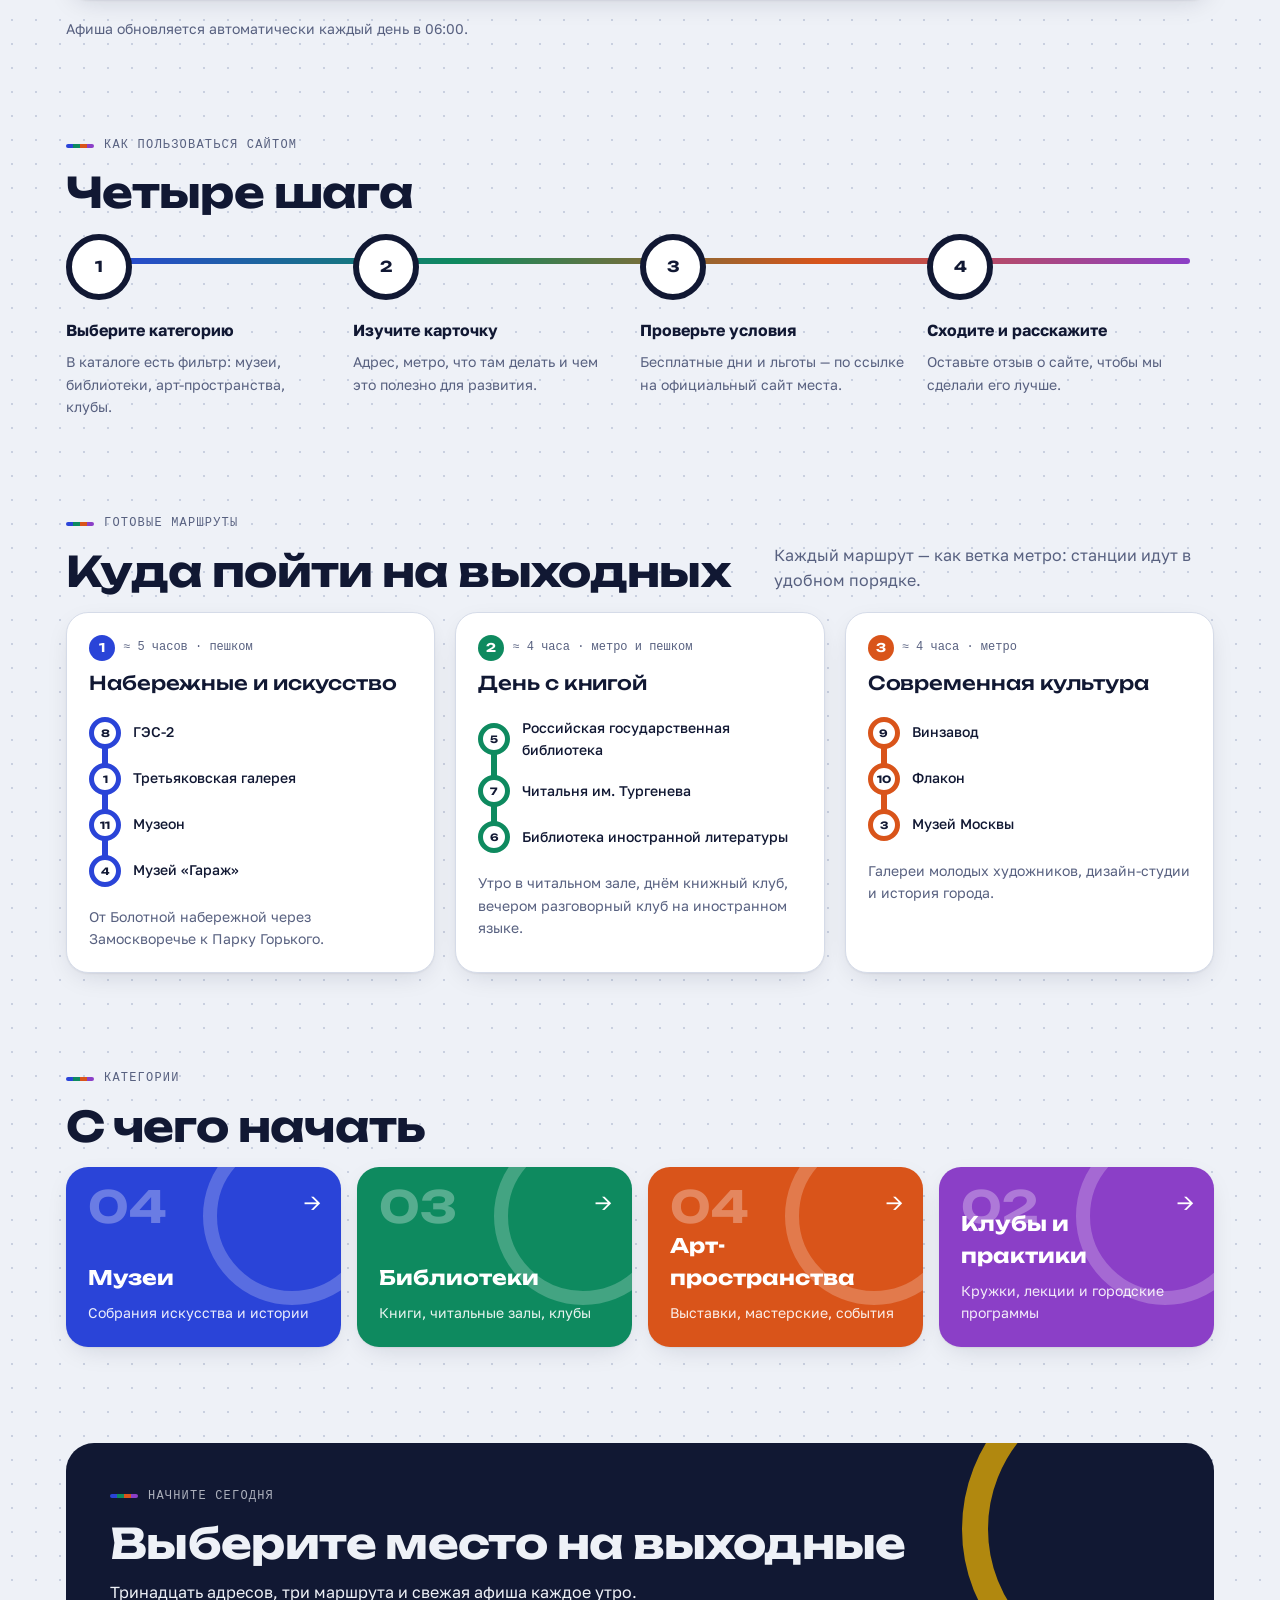
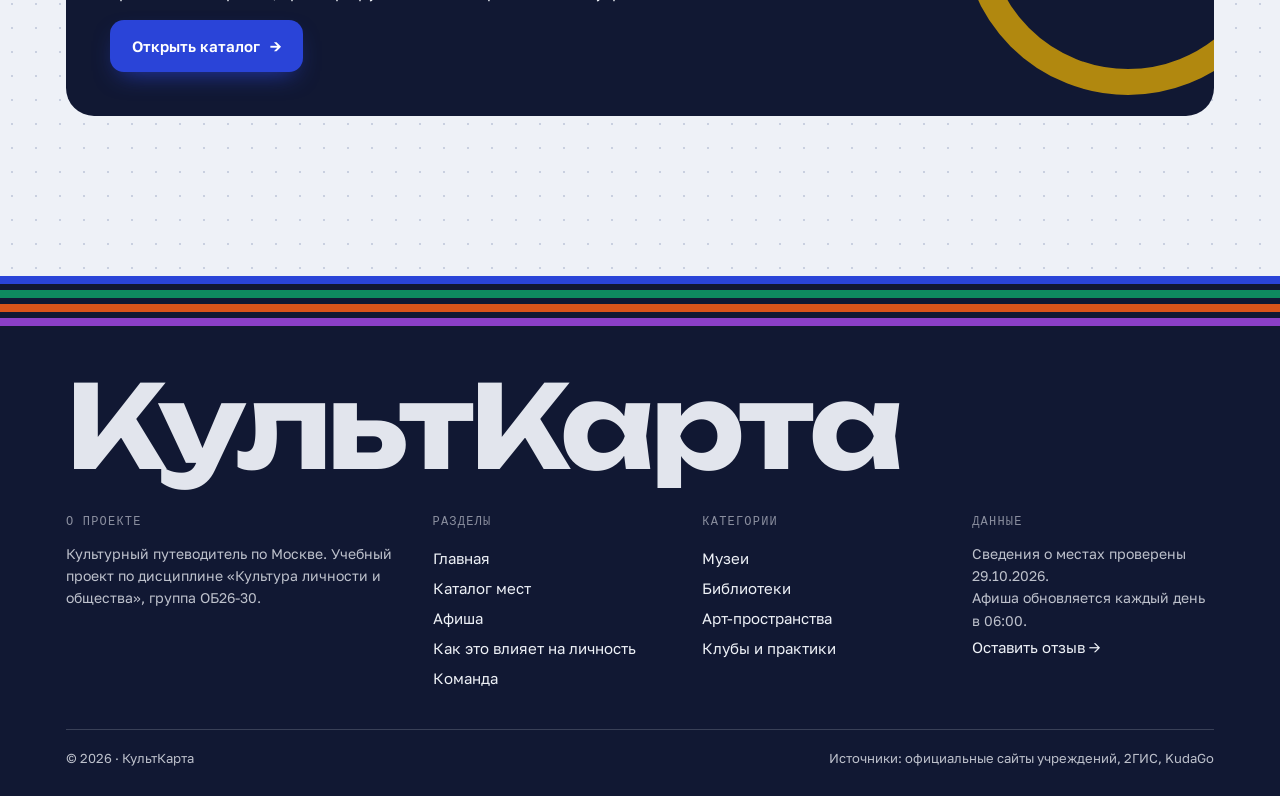
==== commit 35efaac4: "Add files via upload" ====
--- a/KultKarta_site/index.html
+++ b/KultKarta_site/index.html
@@ -12,56 +12,70 @@
 <link rel="stylesheet" href="style.css">
 </head>
 <body>
+<div class="progress" aria-hidden="true"></div>
 <header class="top"><div class="wrap">
 <a class="logo" href="index.html"><span>К</span>КультКарта</a>
-<nav aria-label="Разделы сайта"><a href="index.html" aria-current="page">Главная</a><a href="catalog.html">Каталог мест</a><a href="lichnost.html">Как это влияет на личность</a><a href="team.html">Команда</a></nav>
+<nav aria-label="Разделы сайта"><a href="index.html" aria-current="page">Главная</a><a href="catalog.html">Каталог мест</a><a href="afisha.html">Афиша</a><a href="lichnost.html">Как это влияет на личность</a><a href="team.html">Команда</a></nav>
 </div></header>
 <main class="wrap">
 <section class="hero">
+ <div class="hero-lines" aria-hidden="true"><svg viewBox="0 0 1400 560" preserveAspectRatio="none">
+  <path d="M-20 430 C 420 430, 640 430, 820 300 S 1100 80, 1420 60" stroke="var(--c-museum)" style="--len:1700"/>
+  <path d="M-20 460 C 440 460, 670 460, 860 330 S 1130 130, 1420 120" stroke="var(--c-lib)" style="--len:1700;animation-delay:.15s"/>
+  <path d="M-20 490 C 460 490, 700 490, 900 360 S 1160 180, 1420 180" stroke="var(--c-art)" style="--len:1700;animation-delay:.3s"/>
+  <path d="M-20 520 C 480 520, 730 520, 940 390 S 1190 230, 1420 240" stroke="var(--c-club)" style="--len:1700;animation-delay:.45s"/>
+ </svg></div>
  <div class="hero-text">
-  <span class="eyebrow">Москва · культурный путеводитель</span>
-  <h1>Где расти в&nbsp;Москве</h1>
+  <span class="live"><i></i>Афиша обновляется каждый день в 06:00</span>
+  <h1>Где расти <br>в&nbsp;<span class="hl">Москве<svg viewBox="0 0 300 30" preserveAspectRatio="none" aria-hidden="true"><path d="M4 22 C 80 6, 200 4, 296 16"/></svg></span></h1>
   <p class="lead">«КультКарта» собирает в одном месте музеи, библиотеки, арт-пространства и клубы Москвы, где можно учиться, творить и находить единомышленников.</p>
-  <p>Мы сделали этот сайт для всех москвичей: студентов, школьников, работающих и тех, кто недавно переехал в город. Мы отбирали места, которые доступны каждому: бесплатно, по льготному билету или по Пушкинской карте. Номер на каждой карточке совпадает с точкой на схеме, так проще спланировать маршрут на выходные. Условия посещения меняются, поэтому перед походом проверьте их на официальном сайте места.</p>
-  <div class="btns"><a class="btn primary" href="catalog.html">Открыть каталог →</a><a class="btn ghost" href="lichnost.html">Зачем это нужно</a></div>
+  <p>Мы сделали этот сайт для всех москвичей: студентов, школьников, работающих и тех, кто недавно переехал в город. Мы отбирали места, которые доступны каждому: бесплатно, по льготному билету или по Пушкинской карте. Номер на карточке совпадает с точкой на схеме. Условия посещения меняются, поэтому перед походом проверьте их на официальном сайте места.</p>
+  <div class="btns"><a class="btn primary" href="catalog.html">Открыть каталог <span class="arr">→</span></a><a class="btn ghost" href="afisha.html">Афиша на неделю</a></div>
+  <div class="legend"><a class="c-museum" href="catalog.html#cat-museum"><b>4</b>Музеи</a><a class="c-lib" href="catalog.html#cat-lib"><b>3</b>Библиотеки</a><a class="c-art" href="catalog.html#cat-art"><b>4</b>Арт-пространства</a><a class="c-club" href="catalog.html#cat-club"><b>2</b>Клубы и практики</a></div>
  </div>
- <figure class="mapbox"><svg viewBox="0 0 440 400" role="img" aria-label="Схема центра Москвы с местами из каталога">
+ <div class="mapwrap">
+  <div class="badge b1"><b>13</b>мест на схеме</div>
+  <div class="badge b2"><b>06:00</b>обновление афиши</div>
+  <div class="badge b3"><b>11</b>бесплатно или по льготе</div>
+  <figure class="mapbox"><svg viewBox="0 0 440 400" role="img" aria-label="Схема центра Москвы с местами из каталога">
 <rect width="440" height="400" fill="var(--surface)"/>
-<circle cx="220" cy="200" r="120" fill="none" stroke="var(--ring)" stroke-width="10"/>
+<circle class="map-ring" cx="220" cy="200" r="120" fill="none" stroke="var(--ring)" stroke-width="10" transform="rotate(-90 220 200)"/>
 <circle cx="220" cy="200" r="58" fill="none" stroke="var(--ring)" stroke-width="3" stroke-dasharray="6 6"/>
-<path d="M10 150 C 90 140, 120 250, 190 262 S 250 210, 300 250 S 360 360, 430 330" fill="none" stroke="var(--river)" stroke-width="16" stroke-linecap="round"/>
+<path class="map-river" d="M10 150 C 90 140, 120 250, 190 262 S 250 210, 300 250 S 360 360, 430 330" fill="none" stroke="var(--river)" stroke-width="16" stroke-linecap="round"/>
 <text x="402" y="318" font-family="PT Mono, monospace" font-size="11" fill="var(--muted)" text-anchor="end">р. Москва</text>
 <rect x="208" y="186" width="18" height="18" rx="3" fill="none" stroke="var(--muted)" stroke-width="1.5"/>
 <text x="232" y="182" font-family="PT Mono, monospace" font-size="10" fill="var(--muted)">Кремль</text>
 <text x="352" y="96" font-family="PT Mono, monospace" font-size="10" fill="var(--muted)">Садовое кольцо</text>
-<a class="pin" href="catalog.html#place-1"><title>1. Третьяковская галерея</title><circle cx="240" cy="232" r="13" fill="var(--marker)" stroke="var(--c-museum)" stroke-width="3"/><text x="240" y="236" text-anchor="middle" font-family="Unbounded, sans-serif" font-weight="700" font-size="11" fill="#141B33">1</text></a>
-<a class="pin" href="catalog.html#place-2"><title>2. ГМИИ им. А. С. Пушкина</title><circle cx="196" cy="214" r="13" fill="var(--marker)" stroke="var(--c-museum)" stroke-width="3"/><text x="196" y="218" text-anchor="middle" font-family="Unbounded, sans-serif" font-weight="700" font-size="11" fill="#141B33">2</text></a>
-<a class="pin" href="catalog.html#place-3"><title>3. Музей Москвы</title><circle cx="150" cy="262" r="13" fill="var(--marker)" stroke="var(--c-museum)" stroke-width="3"/><text x="150" y="266" text-anchor="middle" font-family="Unbounded, sans-serif" font-weight="700" font-size="11" fill="#141B33">3</text></a>
-<a class="pin" href="catalog.html#place-4"><title>4. Музей «Гараж»</title><circle cx="176" cy="322" r="13" fill="var(--marker)" stroke="var(--c-museum)" stroke-width="3"/><text x="176" y="326" text-anchor="middle" font-family="Unbounded, sans-serif" font-weight="700" font-size="11" fill="#141B33">4</text></a>
-<a class="pin" href="catalog.html#place-5"><title>5. Российская государственная библиотека</title><circle cx="198" cy="192" r="13" fill="var(--marker)" stroke="var(--c-lib)" stroke-width="3"/><text x="198" y="196" text-anchor="middle" font-family="Unbounded, sans-serif" font-weight="700" font-size="11" fill="#141B33">5</text></a>
-<a class="pin" href="catalog.html#place-6"><title>6. Библиотека иностранной литературы</title><circle cx="282" cy="200" r="13" fill="var(--marker)" stroke="var(--c-lib)" stroke-width="3"/><text x="282" y="204" text-anchor="middle" font-family="Unbounded, sans-serif" font-weight="700" font-size="11" fill="#141B33">6</text></a>
-<a class="pin" href="catalog.html#place-7"><title>7. Библиотека-читальня им. И. С. Тургенева</title><circle cx="262" cy="156" r="13" fill="var(--marker)" stroke="var(--c-lib)" stroke-width="3"/><text x="262" y="160" text-anchor="middle" font-family="Unbounded, sans-serif" font-weight="700" font-size="11" fill="#141B33">7</text></a>
-<a class="pin" href="catalog.html#place-8"><title>8. Дом культуры «ГЭС-2»</title><circle cx="214" cy="236" r="13" fill="var(--marker)" stroke="var(--c-art)" stroke-width="3"/><text x="214" y="240" text-anchor="middle" font-family="Unbounded, sans-serif" font-weight="700" font-size="11" fill="#141B33">8</text></a>
-<a class="pin" href="catalog.html#place-9"><title>9. Центр современного искусства «Винзавод»</title><circle cx="344" cy="186" r="13" fill="var(--marker)" stroke="var(--c-art)" stroke-width="3"/><text x="344" y="190" text-anchor="middle" font-family="Unbounded, sans-serif" font-weight="700" font-size="11" fill="#141B33">9</text></a>
-<a class="pin" href="catalog.html#place-10"><title>10. Дизайн-завод «Флакон»</title><circle cx="196" cy="52" r="13" fill="var(--marker)" stroke="var(--c-art)" stroke-width="3"/><text x="196" y="56" text-anchor="middle" font-family="Unbounded, sans-serif" font-weight="700" font-size="11" fill="#141B33">10</text></a>
-<a class="pin" href="catalog.html#place-11"><title>11. Парк искусств «Музеон»</title><circle cx="198" cy="290" r="13" fill="var(--marker)" stroke="var(--c-art)" stroke-width="3"/><text x="198" y="294" text-anchor="middle" font-family="Unbounded, sans-serif" font-weight="700" font-size="11" fill="#141B33">11</text></a>
-<a class="pin" href="catalog.html#place-13"><title>13. Культурный центр ЗИЛ</title><circle cx="300" cy="334" r="13" fill="var(--marker)" stroke="var(--c-club)" stroke-width="3"/><text x="300" y="338" text-anchor="middle" font-family="Unbounded, sans-serif" font-weight="700" font-size="11" fill="#141B33">13</text></a>
+<a class="pin" href="catalog.html#place-1"><title>1. Третьяковская галерея</title><g style="--d:1"><circle cx="240" cy="232" r="13" fill="var(--marker)" stroke="var(--c-museum)" stroke-width="3"/><text x="240" y="236" text-anchor="middle" font-family="Unbounded, sans-serif" font-weight="700" font-size="11" fill="#141B33">1</text></g></a>
+<a class="pin" href="catalog.html#place-2"><title>2. ГМИИ им. А. С. Пушкина</title><g style="--d:2"><circle cx="196" cy="214" r="13" fill="var(--marker)" stroke="var(--c-museum)" stroke-width="3"/><text x="196" y="218" text-anchor="middle" font-family="Unbounded, sans-serif" font-weight="700" font-size="11" fill="#141B33">2</text></g></a>
+<a class="pin" href="catalog.html#place-3"><title>3. Музей Москвы</title><g style="--d:3"><circle cx="150" cy="262" r="13" fill="var(--marker)" stroke="var(--c-museum)" stroke-width="3"/><text x="150" y="266" text-anchor="middle" font-family="Unbounded, sans-serif" font-weight="700" font-size="11" fill="#141B33">3</text></g></a>
+<a class="pin" href="catalog.html#place-4"><title>4. Музей «Гараж»</title><g style="--d:4"><circle cx="176" cy="322" r="13" fill="var(--marker)" stroke="var(--c-museum)" stroke-width="3"/><text x="176" y="326" text-anchor="middle" font-family="Unbounded, sans-serif" font-weight="700" font-size="11" fill="#141B33">4</text></g></a>
+<a class="pin" href="catalog.html#place-5"><title>5. Российская государственная библиотека</title><g style="--d:5"><circle cx="198" cy="192" r="13" fill="var(--marker)" stroke="var(--c-lib)" stroke-width="3"/><text x="198" y="196" text-anchor="middle" font-family="Unbounded, sans-serif" font-weight="700" font-size="11" fill="#141B33">5</text></g></a>
+<a class="pin" href="catalog.html#place-6"><title>6. Библиотека иностранной литературы</title><g style="--d:6"><circle cx="282" cy="200" r="13" fill="var(--marker)" stroke="var(--c-lib)" stroke-width="3"/><text x="282" y="204" text-anchor="middle" font-family="Unbounded, sans-serif" font-weight="700" font-size="11" fill="#141B33">6</text></g></a>
+<a class="pin" href="catalog.html#place-7"><title>7. Библиотека-читальня им. И. С. Тургенева</title><g style="--d:7"><circle cx="262" cy="156" r="13" fill="var(--marker)" stroke="var(--c-lib)" stroke-width="3"/><text x="262" y="160" text-anchor="middle" font-family="Unbounded, sans-serif" font-weight="700" font-size="11" fill="#141B33">7</text></g></a>
+<a class="pin" href="catalog.html#place-8"><title>8. Дом культуры «ГЭС-2»</title><g style="--d:8"><circle cx="214" cy="236" r="13" fill="var(--marker)" stroke="var(--c-art)" stroke-width="3"/><text x="214" y="240" text-anchor="middle" font-family="Unbounded, sans-serif" font-weight="700" font-size="11" fill="#141B33">8</text></g></a>
+<a class="pin" href="catalog.html#place-9"><title>9. Центр современного искусства «Винзавод»</title><g style="--d:9"><circle cx="344" cy="186" r="13" fill="var(--marker)" stroke="var(--c-art)" stroke-width="3"/><text x="344" y="190" text-anchor="middle" font-family="Unbounded, sans-serif" font-weight="700" font-size="11" fill="#141B33">9</text></g></a>
+<a class="pin" href="catalog.html#place-10"><title>10. Дизайн-завод «Флакон»</title><g style="--d:10"><circle cx="196" cy="52" r="13" fill="var(--marker)" stroke="var(--c-art)" stroke-width="3"/><text x="196" y="56" text-anchor="middle" font-family="Unbounded, sans-serif" font-weight="700" font-size="11" fill="#141B33">10</text></g></a>
+<a class="pin" href="catalog.html#place-11"><title>11. Парк искусств «Музеон»</title><g style="--d:11"><circle cx="198" cy="290" r="13" fill="var(--marker)" stroke="var(--c-art)" stroke-width="3"/><text x="198" y="294" text-anchor="middle" font-family="Unbounded, sans-serif" font-weight="700" font-size="11" fill="#141B33">11</text></g></a>
+<a class="pin" href="catalog.html#place-13"><title>13. Культурный центр ЗИЛ</title><g style="--d:13"><circle cx="300" cy="334" r="13" fill="var(--marker)" stroke="var(--c-club)" stroke-width="3"/><text x="300" y="338" text-anchor="middle" font-family="Unbounded, sans-serif" font-weight="700" font-size="11" fill="#141B33">13</text></g></a>
 <circle cx="19" cy="368" r="5" fill="var(--c-museum)"/><text x="28" y="372" font-family="Golos Text, sans-serif" font-size="11" fill="var(--ink)">Музеи</text>
 <circle cx="80.0" cy="368" r="5" fill="var(--c-lib)"/><text x="89.0" y="372" font-family="Golos Text, sans-serif" font-size="11" fill="var(--ink)">Библиотеки</text>
 <circle cx="172.0" cy="368" r="5" fill="var(--c-art)"/><text x="181.0" y="372" font-family="Golos Text, sans-serif" font-size="11" fill="var(--ink)">Арт-пространства</text>
 <circle cx="301.2" cy="368" r="5" fill="var(--c-club)"/><text x="310.2" y="372" font-family="Golos Text, sans-serif" font-size="11" fill="var(--ink)">Клубы и практики</text>
-</svg><figcaption><span>Схема условная, не в масштабе</span><span>Нажмите на точку, чтобы открыть место</span></figcaption></figure>
+</svg><figcaption><span>Схема условная, не в масштабе</span><span>Нажмите на станцию, чтобы открыть место</span></figcaption></figure>
+ </div>
 </section>
-<div class="stats">
- <div><b>13</b><span>мест и практик в каталоге</span></div>
- <div><b>4</b><span>категории</span></div>
- <div><b>11</b><span>с бесплатным входом или льготами</span></div>
- <div><b>29.10.2026</b><span>дата проверки данных</span></div>
+<div class="marquee" aria-hidden="true"><div><span>музеи</span><span>библиотеки</span><span>лекции</span><span>выставки</span><span>мастерские</span><span>разговорные клубы</span><span>кино</span><span>концерты</span><span>книжные клубы</span><span>экскурсии</span><span>музеи</span><span>библиотеки</span><span>лекции</span><span>выставки</span><span>мастерские</span><span>разговорные клубы</span><span>кино</span><span>концерты</span><span>книжные клубы</span><span>экскурсии</span></div><div><span>Третьяковка</span><span>ГЭС-2</span><span>Винзавод</span><span>Ленинка</span><span>Музеон</span><span>Гараж</span><span>Флакон</span><span>Иностранка</span><span>ЗИЛ</span><span>Музей Москвы</span><span>Третьяковка</span><span>ГЭС-2</span><span>Винзавод</span><span>Ленинка</span><span>Музеон</span><span>Гараж</span><span>Флакон</span><span>Иностранка</span><span>ЗИЛ</span><span>Музей Москвы</span></div></div>
+<div class="stats stagger">
+ <div class="stat c-museum"><b class="count" style="--to:13"><span class="v">13</span></b><span>мест и практик в каталоге</span></div>
+ <div class="stat c-lib"><b class="count" style="--to:4"><span class="v">4</span></b><span>категории, как линии метро</span></div>
+ <div class="stat c-art"><b class="count" style="--to:11"><span class="v">11</span></b><span>с бесплатным входом или льготами</span></div>
+ <div class="stat c-club"><b class="count" style="--to:3"><span class="v">3</span></b><span>готовых маршрута выходного дня</span></div>
 </div>
+<section class="sec"><div class="sec-head rv"><div style="display:grid;gap:14px"><span class="eyebrow">Афиша · обновляется каждый день</span><h2>Скоро в городе</h2></div><a class="btn ghost" href="afisha.html">Вся афиша <span class="arr">→</span></a></div><div class="empty rv"><span class="clock" aria-hidden="true"></span><div><b>Афиша загружается каждое утро в 06:00</b><p class="note">Здесь появятся ближайшие выставки, лекции и концерты в местах из каталога.</p></div></div><p class="note">Афиша обновляется автоматически каждый день в 06:00.</p></section>
 <section class="sec">
- <span class="eyebrow">Как пользоваться сайтом</span>
- <h2>Четыре шага</h2>
- <ol class="steps">
+ <div class="rv" style="display:grid;gap:14px"><span class="eyebrow">Как пользоваться сайтом</span><h2>Четыре шага</h2></div>
+ <ol class="steps stagger">
   <li><b>Выберите категорию</b><span>В каталоге есть фильтр: музеи, библиотеки, арт-пространства, клубы.</span></li>
   <li><b>Изучите карточку</b><span>Адрес, метро, что там делать и чем это полезно для развития.</span></li>
   <li><b>Проверьте условия</b><span>Бесплатные дни и льготы — по ссылке на официальный сайт места.</span></li>
@@ -69,28 +83,39 @@
  </ol>
 </section>
 <section class="sec">
- <span class="eyebrow">Готовые маршруты</span>
- <h2>Куда пойти на выходных</h2>
- <div class="routes">
-  <div class="route"><h3>Набережные и искусство</h3><span class="time">≈ 5 часов · пешком</span><ol>
+ <div class="sec-head rv"><div style="display:grid;gap:14px"><span class="eyebrow">Готовые маршруты</span><h2>Куда пойти на выходных</h2></div><p>Каждый маршрут — как ветка метро: станции идут в удобном порядке.</p></div>
+ <div class="routes stagger">
+  <div class="route c-museum"><span class="rtag"><i>1</i>≈ 5 часов · пешком</span><h3>Набережные и искусство</h3><ol>
    <li><span>8</span><a href="catalog.html#place-8">ГЭС-2</a></li><li><span>1</span><a href="catalog.html#place-1">Третьяковская галерея</a></li><li><span>11</span><a href="catalog.html#place-11">Музеон</a></li><li><span>4</span><a href="catalog.html#place-4">Музей «Гараж»</a></li></ol>
    <p>От Болотной набережной через Замоскворечье к Парку Горького.</p></div>
-  <div class="route"><h3>День с книгой</h3><span class="time">≈ 4 часа · метро и пешком</span><ol>
+  <div class="route c-lib"><span class="rtag"><i>2</i>≈ 4 часа · метро и пешком</span><h3>День с книгой</h3><ol>
    <li><span>5</span><a href="catalog.html#place-5">Российская государственная библиотека</a></li><li><span>7</span><a href="catalog.html#place-7">Читальня им. Тургенева</a></li><li><span>6</span><a href="catalog.html#place-6">Библиотека иностранной литературы</a></li></ol>
    <p>Утро в читальном зале, днём книжный клуб, вечером разговорный клуб на иностранном языке.</p></div>
-  <div class="route"><h3>Современная культура</h3><span class="time">≈ 4 часа · метро</span><ol>
+  <div class="route c-art"><span class="rtag"><i>3</i>≈ 4 часа · метро</span><h3>Современная культура</h3><ol>
    <li><span>9</span><a href="catalog.html#place-9">Винзавод</a></li><li><span>10</span><a href="catalog.html#place-10">Флакон</a></li><li><span>3</span><a href="catalog.html#place-3">Музей Москвы</a></li></ol>
    <p>Галереи молодых художников, дизайн-студии и история города.</p></div>
  </div>
 </section>
 <section class="sec">
- <span class="eyebrow">Категории</span>
- <h2>С чего начать</h2>
- <div class="cats">
-  <a class="catlink c-museum" href="catalog.html#cat-museum"><b>Музеи</b><span>Собрания искусства и истории · 4</span></a><a class="catlink c-lib" href="catalog.html#cat-lib"><b>Библиотеки</b><span>Книги, читальные залы, клубы · 3</span></a><a class="catlink c-art" href="catalog.html#cat-art"><b>Арт-пространства</b><span>Выставки, мастерские, события · 4</span></a><a class="catlink c-club" href="catalog.html#cat-club"><b>Клубы и практики</b><span>Кружки, лекции и городские программы · 2</span></a>
+ <div class="rv" style="display:grid;gap:14px"><span class="eyebrow">Категории</span><h2>С чего начать</h2></div>
+ <div class="cats stagger">
+  <a class="catlink c-museum" href="catalog.html#cat-museum"><em>04</em><b>Музеи</b><span>Собрания искусства и истории</span></a><a class="catlink c-lib" href="catalog.html#cat-lib"><em>03</em><b>Библиотеки</b><span>Книги, читальные залы, клубы</span></a><a class="catlink c-art" href="catalog.html#cat-art"><em>04</em><b>Арт-пространства</b><span>Выставки, мастерские, события</span></a><a class="catlink c-club" href="catalog.html#cat-club"><em>02</em><b>Клубы и практики</b><span>Кружки, лекции и городские программы</span></a>
  </div>
 </section>
+<section class="sec"><div class="feedback rv-z"><span class="eyebrow">Начните сегодня</span><h2>Выберите место на выходные</h2><p>Тринадцать адресов, три маршрута и свежая афиша каждое утро.</p><div class="btns"><a class="btn primary" href="catalog.html">Открыть каталог <span class="arr">→</span></a></div></div></section>
 </main>
-<footer><div class="wrap"><span>КультКарта · учебный проект по дисциплине «Культура личности и общества», группа ОБ26-30</span><span>Москва, 2026 · <a href="team.html#feedback">Оставить отзыв</a></span></div></footer>
+<footer>
+ <div class="lines" aria-hidden="true"><i style="background:var(--c-museum)"></i><i style="background:var(--c-lib)"></i><i style="background:var(--c-art)"></i><i style="background:var(--c-club)"></i></div>
+ <div class="wrap">
+  <div class="wordmark" aria-hidden="true">КультКарта</div>
+  <div class="fgrid">
+   <div><h4>О проекте</h4><p>Культурный путеводитель по Москве. Учебный проект по дисциплине «Культура личности и общества», группа ОБ26-30.</p></div>
+   <div><h4>Разделы</h4><a href="index.html">Главная</a><a href="catalog.html">Каталог мест</a><a href="afisha.html">Афиша</a><a href="lichnost.html">Как это влияет на личность</a><a href="team.html">Команда</a></div>
+   <div><h4>Категории</h4><a href="catalog.html#cat-museum">Музеи</a><a href="catalog.html#cat-lib">Библиотеки</a><a href="catalog.html#cat-art">Арт-пространства</a><a href="catalog.html#cat-club">Клубы и практики</a></div>
+   <div><h4>Данные</h4><p>Сведения о местах проверены 29.10.2026.<br>Афиша обновляется каждый день в 06:00.</p><a href="team.html#feedback">Оставить отзыв →</a></div>
+  </div>
+  <div class="fbottom"><span>© 2026 · КультКарта</span><span>Источники: официальные сайты учреждений, 2ГИС, KudaGo</span></div>
+ </div>
+</footer>
 </body>
 </html>
--- a/KultKarta_site/style.css
+++ b/KultKarta_site/style.css
@@ -1,193 +1,401 @@
-/* КультКарта — общий файл стилей */
+/* ==========================================================================
+   КультКарта — общий файл стилей
+   Визуальный язык: схема метро. Категории = цветные линии, места = станции,
+   Садовое кольцо = кольцевая линия. Анимации при прокрутке — на чистом CSS
+   (scroll-driven animations), без JavaScript.
+   ========================================================================== */
 :root{
-  --bg:#F2F4F8; --surface:#FFFFFF; --ink:#141B33; --muted:#5A6380; --line:#D9DEEA;
-  --accent:#2A44D8; --accent-ink:#FFFFFF; --marker:#F2B705; --river:#BFD0F5; --ring:#C9CFDF;
-  --c-museum:#2A44D8; --c-lib:#0E8A6A; --c-art:#C2410C; --c-club:#8B3FC7;
+  --bg:#EEF1F7; --bg-2:#E4E8F2; --surface:#FFFFFF; --ink:#111833; --muted:#586180; --line:#D5DBE8; --dot:#C9D0E0;
+  --accent:#2A44D8; --accent-ink:#FFFFFF; --marker:#F5B800; --river:#BCD0F7; --ring:#8D5B2D; --glass:rgba(255,255,255,.72);
+  --c-museum:#2A44D8; --c-lib:#0E8A5F; --c-art:#D9541A; --c-club:#8B3FC7;
+  --shadow:0 1px 2px rgba(17,24,51,.06),0 8px 28px -10px rgba(17,24,51,.18);
+  --shadow-lg:0 2px 4px rgba(17,24,51,.06),0 24px 60px -20px rgba(17,24,51,.32);
   --display:"Unbounded","Arial Black",system-ui,sans-serif;
   --body:"Golos Text","Segoe UI",system-ui,sans-serif;
   --mono:"PT Mono",ui-monospace,Menlo,monospace;
+  --ease:cubic-bezier(.2,.7,.2,1);
 }
 @media (prefers-color-scheme: dark){:root:not([data-theme="light"]){
-  --bg:#0F1426; --surface:#171E36; --ink:#E8ECF8; --muted:#9AA3C0; --line:#2A3354;
-  --accent:#7D90FF; --accent-ink:#0F1426; --marker:#F2C230; --river:#24345F; --ring:#36406A;
-  --c-museum:#8EA0FF; --c-lib:#3CCB9F; --c-art:#FF8A4C; --c-club:#C58BFF; color-scheme:dark}}
+  --bg:#0C1122; --bg-2:#111832; --surface:#151D38; --ink:#E9EDF9; --muted:#9AA4C4; --line:#28335A; --dot:#1F2847;
+  --accent:#8496FF; --accent-ink:#0C1122; --marker:#F7C531; --river:#22355F; --ring:#C08A57; --glass:rgba(21,29,56,.72);
+  --c-museum:#8EA0FF; --c-lib:#3CCB9F; --c-art:#FF8D57; --c-club:#C990FF;
+  --shadow:0 1px 2px rgba(0,0,0,.3),0 10px 30px -12px rgba(0,0,0,.6);
+  --shadow-lg:0 2px 4px rgba(0,0,0,.3),0 30px 70px -24px rgba(0,0,0,.75); color-scheme:dark}}
 :root[data-theme="dark"]{
-  --bg:#0F1426; --surface:#171E36; --ink:#E8ECF8; --muted:#9AA3C0; --line:#2A3354;
-  --accent:#7D90FF; --accent-ink:#0F1426; --marker:#F2C230; --river:#24345F; --ring:#36406A;
-  --c-museum:#8EA0FF; --c-lib:#3CCB9F; --c-art:#FF8A4C; --c-club:#C58BFF; color-scheme:dark}
-
+  --bg:#0C1122; --bg-2:#111832; --surface:#151D38; --ink:#E9EDF9; --muted:#9AA4C4; --line:#28335A; --dot:#1F2847;
+  --accent:#8496FF; --accent-ink:#0C1122; --marker:#F7C531; --river:#22355F; --ring:#C08A57; --glass:rgba(21,29,56,.72);
+  --c-museum:#8EA0FF; --c-lib:#3CCB9F; --c-art:#FF8D57; --c-club:#C990FF;
+  --shadow:0 1px 2px rgba(0,0,0,.3),0 10px 30px -12px rgba(0,0,0,.6);
+  --shadow-lg:0 2px 4px rgba(0,0,0,.3),0 30px 70px -24px rgba(0,0,0,.75); color-scheme:dark}
+
+@property --n{syntax:"<integer>";inherits:false;initial-value:0}
+
+/* ---------- База ---------- */
 *{box-sizing:border-box}
-html{scroll-padding-top:90px}
-body{background:var(--bg);color:var(--ink);font-family:var(--body);font-size:16px;line-height:1.55;margin:0}
-body::before{content:"";position:fixed;inset:0 0 auto;height:env(safe-area-inset-top,0px);z-index:10;background:var(--surface)}
+html{scroll-padding-top:96px;scroll-behavior:smooth}
+body{margin:0;background-color:var(--bg);background-image:radial-gradient(var(--dot) 1px,transparent 1.3px);background-size:24px 24px;color:var(--ink);font-family:var(--body);font-size:16px;line-height:1.6;-webkit-font-smoothing:antialiased}
+body::before{content:"";position:fixed;inset:0 0 auto;height:env(safe-area-inset-top,0px);z-index:30;background:var(--surface)}
 img{max-width:100%}
-a{color:var(--accent)}
-:focus-visible{outline:3px solid var(--marker);outline-offset:2px;border-radius:4px}
-.wrap{max-width:1120px;margin:0 auto;padding-left:max(16px,env(safe-area-inset-left,0px));padding-right:max(16px,env(safe-area-inset-right,0px))}
-h1,h2,h3{font-family:var(--display);text-wrap:balance;margin:0;line-height:1.15}
-h1{font-size:clamp(30px,5vw,52px);font-weight:700;letter-spacing:-.01em}
-h2{font-size:clamp(22px,3vw,30px);font-weight:700}
-h3{font-size:17px;font-weight:500}
+a{color:var(--accent);text-underline-offset:3px}
+:focus-visible{outline:3px solid var(--marker);outline-offset:3px;border-radius:6px}
+.wrap{max-width:1180px;margin:0 auto;padding-left:max(16px,env(safe-area-inset-left,0px));padding-right:max(16px,env(safe-area-inset-right,0px))}
+h1,h2,h3{font-family:var(--display);text-wrap:balance;margin:0;line-height:1.1}
+h1{font-size:clamp(36px,6.4vw,76px);font-weight:700;letter-spacing:-.025em}
+h2{font-size:clamp(26px,3.6vw,42px);font-weight:700;letter-spacing:-.015em}
+h3{font-size:17px;font-weight:500;letter-spacing:-.005em}
 p{margin:0}
-.eyebrow{font-family:var(--mono);font-size:12px;letter-spacing:.08em;text-transform:uppercase;color:var(--muted)}
-.lead{font-size:18px;max-width:62ch}
-.sec{display:grid;gap:16px;margin-top:56px}
-
-/* Шапка */
-.top{position:sticky;top:env(safe-area-inset-top,0px);z-index:5;background:var(--surface);border-bottom:1px solid var(--line)}
-.top .wrap{display:flex;align-items:center;justify-content:space-between;gap:12px 16px;padding-block:12px;flex-wrap:wrap}
-.logo{font-family:var(--display);font-weight:700;font-size:18px;color:var(--ink);text-decoration:none;display:flex;align-items:center;gap:10px}
-.logo span{width:24px;height:24px;border-radius:50%;background:var(--accent);display:grid;place-items:center;color:var(--accent-ink);font-size:11px}
-nav{display:flex;gap:4px;flex-wrap:wrap}
-nav a{font-size:14px;font-weight:500;text-decoration:none;color:var(--muted);padding:7px 12px;border-radius:999px}
-nav a:hover{color:var(--ink);background:var(--bg)}
+.sr{position:absolute;width:1px;height:1px;overflow:hidden;clip:rect(0 0 0 0);white-space:nowrap}
+.eyebrow{font-family:var(--mono);font-size:12px;letter-spacing:.1em;text-transform:uppercase;color:var(--muted);display:inline-flex;align-items:center;gap:10px}
+.eyebrow::before{content:"";width:28px;height:4px;border-radius:4px;background:linear-gradient(90deg,var(--c-museum) 0 25%,var(--c-lib) 25% 50%,var(--c-art) 50% 75%,var(--c-club) 75%)}
+.lead{font-size:clamp(17px,1.6vw,20px);max-width:60ch;line-height:1.55}
+.sec{display:grid;gap:18px;margin-top:96px}
+.sec-head{display:flex;justify-content:space-between;align-items:end;gap:16px;flex-wrap:wrap}
+.sec-head p{color:var(--muted);max-width:44ch}
+.note{font-size:14px;color:var(--muted);max-width:70ch}
+main{padding-block:28px 40px}
+html{overflow-x:clip}
+.page-title{display:grid;grid-template-columns:minmax(0,1fr);gap:16px;padding-block:28px 12px;position:relative}
+.page-title h1{font-size:clamp(32px,5vw,60px)}
+
+/* ---------- Полоса прогресса прокрутки ---------- */
+.progress{position:fixed;top:env(safe-area-inset-top,0px);left:0;right:0;height:4px;z-index:40;transform-origin:0 50%;transform:scaleX(0);
+  background:linear-gradient(90deg,var(--c-museum),var(--c-lib),var(--c-art),var(--c-club))}
+
+/* ---------- Шапка ---------- */
+.top{position:sticky;top:env(safe-area-inset-top,0px);z-index:20;background:var(--glass);-webkit-backdrop-filter:saturate(1.4) blur(14px);backdrop-filter:saturate(1.4) blur(14px);border-bottom:1px solid transparent}
+.top .wrap{display:flex;align-items:center;justify-content:space-between;gap:12px 16px;padding-block:14px;flex-wrap:wrap}
+.logo{font-family:var(--display);font-weight:700;font-size:19px;color:var(--ink);text-decoration:none;display:flex;align-items:center;gap:10px;letter-spacing:-.01em}
+.logo span{width:30px;height:30px;border-radius:50%;background:var(--accent);display:grid;place-items:center;color:var(--accent-ink);font-size:13px;box-shadow:0 0 0 4px color-mix(in srgb,var(--accent) 20%,transparent)}
+nav{display:flex;gap:2px;flex-wrap:wrap}
+nav a{position:relative;font-size:14px;font-weight:500;text-decoration:none;color:var(--muted);padding:8px 13px;border-radius:999px;transition:color .2s,background .2s}
+nav a:hover{color:var(--ink);background:color-mix(in srgb,var(--ink) 6%,transparent)}
 nav a[aria-current="page"]{background:var(--ink);color:var(--bg)}
-main{padding-block:32px 72px}
-
-/* Кнопки */
-.btns{display:flex;gap:10px;flex-wrap:wrap}
-.btn{display:inline-flex;align-items:center;gap:8px;padding:12px 18px;border-radius:10px;font-weight:600;text-decoration:none;font-size:15px}
-.btn.primary{background:var(--accent);color:var(--accent-ink)}
+
+/* ---------- Кнопки ---------- */
+.btns{display:flex;gap:12px;flex-wrap:wrap}
+.btn{position:relative;display:inline-flex;align-items:center;gap:10px;padding:14px 22px;border-radius:14px;font-weight:600;text-decoration:none;font-size:15px;transition:translate .25s var(--ease),box-shadow .25s var(--ease),background .25s;overflow:hidden}
+.btn.primary{background:var(--accent);color:var(--accent-ink);box-shadow:0 10px 24px -10px color-mix(in srgb,var(--accent) 80%,transparent)}
+.btn.primary::after{content:"";position:absolute;inset:0;background:linear-gradient(110deg,transparent 30%,rgba(255,255,255,.35) 50%,transparent 70%);transform:translateX(-120%);transition:transform .7s var(--ease)}
+.btn.primary:hover::after{transform:translateX(120%)}
 .btn.ghost{border:1.5px solid var(--line);color:var(--ink);background:var(--surface)}
-
-/* Главная */
-.hero{display:grid;grid-template-columns:1.05fr 1fr;gap:40px;align-items:center}
-.hero-text{display:grid;gap:20px;min-width:0}
-.mapbox{background:var(--surface);border:1px solid var(--line);border-radius:18px;padding:12px;margin:0;min-width:0}
-.mapbox svg{display:block;width:100%;height:auto}
-.mapbox figcaption{font-family:var(--mono);font-size:12px;color:var(--muted);padding:6px 6px 0;display:flex;justify-content:space-between;gap:8px;flex-wrap:wrap}
-.pin circle{transition:stroke-width .15s}
-.pin:hover circle,.pin:focus circle{stroke-width:5}
-.stats{display:grid;grid-template-columns:repeat(4,1fr);gap:1px;background:var(--line);border:1px solid var(--line);border-radius:14px;overflow:hidden;margin-top:40px}
-.stats div{background:var(--surface);padding:16px 18px}
-.stats b{display:block;font-family:var(--display);font-size:26px;font-variant-numeric:tabular-nums}
-.stats span{font-size:14px;color:var(--muted)}
-.steps{display:grid;grid-template-columns:repeat(4,1fr);gap:16px;list-style:none;padding:0;margin:0;counter-reset:s}
-.steps li{background:var(--surface);border:1px solid var(--line);border-radius:14px;padding:18px;display:grid;gap:6px;counter-increment:s;align-content:start}
-.steps li::before{content:counter(s);width:32px;height:32px;border-radius:50%;border:2px solid var(--accent);color:var(--accent);display:grid;place-items:center;font-family:var(--display);font-weight:700;font-size:13px}
-.steps b{font-size:15px}
+.btn:hover{translate:0 -2px}
+.btn .arr{transition:transform .25s var(--ease)}
+.btn:hover .arr{transform:translateX(4px)}
+
+/* ---------- Главная: обложка ---------- */
+.hero{position:relative;display:grid;grid-template-columns:1.05fr 1fr;gap:48px;align-items:center;padding-block:28px 8px;isolation:isolate}
+.hero-lines{position:absolute;left:calc(50% - 50vw);right:calc(50% - 50vw);bottom:-150px;height:560px;z-index:-1;pointer-events:none;opacity:.5}
+.hero-lines svg{width:100%;height:100%}
+.hero-lines path{fill:none;stroke-width:10;stroke-linecap:round}
+.hero-text{display:grid;gap:22px;min-width:0}
+.live{display:inline-flex;align-items:center;gap:10px;font-family:var(--mono);font-size:12px;color:var(--muted);background:var(--surface);border:1px solid var(--line);padding:6px 12px 6px 10px;border-radius:999px;width:fit-content;max-width:100%;box-shadow:var(--shadow)}
+.live i{width:8px;height:8px;border-radius:50%;background:var(--c-lib);box-shadow:0 0 0 0 var(--c-lib);animation:pulse 2s infinite}
+.hero h1 .hl{position:relative;white-space:nowrap;color:var(--accent)}
+.hero h1 .hl svg{position:absolute;left:-2%;bottom:-.18em;width:104%;height:.32em;overflow:visible}
+.hero h1 .hl path{fill:none;stroke:var(--marker);stroke-width:10;stroke-linecap:round;stroke-dasharray:420;stroke-dashoffset:0}
+.legend{display:flex;gap:8px;flex-wrap:wrap}
+.legend a{display:inline-flex;align-items:center;gap:8px;font-size:13px;font-weight:500;color:var(--ink);text-decoration:none;padding:6px 12px 6px 6px;border-radius:999px;background:var(--surface);border:1px solid var(--line);transition:border-color .2s,transform .2s}
+.legend a:hover{border-color:var(--c);transform:translateY(-1px)}
+.legend b{width:22px;height:22px;border-radius:50%;background:var(--c);color:#fff;display:grid;place-items:center;font-size:11px;font-family:var(--display)}
+.mapwrap{position:relative;min-width:0}
+.mapbox{position:relative;background:var(--surface);border:1px solid var(--line);border-radius:28px;padding:14px;margin:0;box-shadow:var(--shadow-lg)}
+.mapbox svg{display:block;width:100%;height:auto;border-radius:18px}
+.mapbox figcaption{font-family:var(--mono);font-size:12px;color:var(--muted);padding:8px 8px 2px;display:flex;justify-content:space-between;gap:8px;flex-wrap:wrap}
+.pin{cursor:pointer}
+.pin g{transform-box:fill-box;transform-origin:center;transition:transform .25s var(--ease)}
+.pin:hover g,.pin:focus g{transform:scale(1.25)}
+.badge{position:absolute;z-index:2;display:grid;gap:0;background:var(--surface);border:1px solid var(--line);border-radius:16px;padding:10px 14px;box-shadow:var(--shadow-lg);font-size:12px;color:var(--muted)}
+.badge b{font-family:var(--display);font-size:22px;color:var(--ink);line-height:1.1}
+.badge.b1{top:-18px;left:-26px}
+.badge.b2{bottom:54px;right:-22px}
+.badge.b3{top:-18px;right:34px}
+
+/* ---------- Бегущая строка ---------- */
+.marquee{margin-top:110px;border-block:1px solid var(--line);background:var(--surface);overflow:hidden;display:grid;gap:0;transform:rotate(-1.2deg);margin-inline:calc(50% - 50vw - 2vw);box-shadow:var(--shadow)}
+.marquee div{display:flex;gap:40px;padding-block:14px;width:max-content;font-family:var(--display);font-size:clamp(18px,2.4vw,28px);font-weight:500;white-space:nowrap}
+.marquee div+div{border-top:1px solid var(--line);color:var(--muted)}
+.marquee span{display:inline-flex;align-items:center;gap:40px}
+.marquee span::after{content:"";width:12px;height:12px;border-radius:50%;background:var(--marker)}
+
+/* ---------- Цифры ---------- */
+.stats{display:grid;grid-template-columns:repeat(4,1fr);gap:16px;margin-top:72px}
+.stat{position:relative;background:var(--surface);border:1px solid var(--line);border-radius:20px;padding:22px 22px 20px;overflow:hidden;box-shadow:var(--shadow)}
+.stat::before{content:"";position:absolute;left:0;top:0;bottom:0;width:6px;background:var(--c,var(--accent))}
+.stat b{display:block;font-family:var(--display);font-size:clamp(30px,3.6vw,46px);line-height:1.05;font-variant-numeric:tabular-nums;letter-spacing:-.02em}
+.stat span{font-size:14px;color:var(--muted)}
+
+/* ---------- Шаги ---------- */
+.steps{display:grid;grid-template-columns:repeat(4,1fr);gap:0;list-style:none;padding:0;margin:0;counter-reset:s;position:relative}
+.steps::before{content:"";position:absolute;left:24px;right:24px;top:24px;height:6px;border-radius:6px;background:linear-gradient(90deg,var(--c-museum),var(--c-lib),var(--c-art),var(--c-club));transform-origin:0 50%}
+.steps li{position:relative;padding:0 20px 0 0;display:grid;gap:8px;counter-increment:s;align-content:start}
+.steps li::before{content:counter(s);position:relative;width:54px;height:54px;border-radius:50%;background:var(--surface);border:6px solid var(--ink);color:var(--ink);display:grid;place-items:center;font-family:var(--display);font-weight:700;font-size:15px;margin-bottom:10px}
+.steps b{font-size:16px}
 .steps span{font-size:14px;color:var(--muted)}
+
+/* ---------- Маршруты (как ветки метро) ---------- */
+.routes{display:grid;grid-template-columns:repeat(3,1fr);gap:20px}
+.route{position:relative;background:var(--surface);border:1px solid var(--line);border-radius:22px;padding:22px;display:grid;gap:12px;align-content:start;box-shadow:var(--shadow);overflow:hidden;transition:translate .35s var(--ease),box-shadow .35s var(--ease)}
+.route:hover{translate:0 -4px;box-shadow:var(--shadow-lg)}
+.route .rtag{display:inline-flex;align-items:center;gap:8px;font-family:var(--mono);font-size:12px;color:var(--muted)}
+.route .rtag i{width:26px;height:26px;border-radius:50%;background:var(--c);color:#fff;display:grid;place-items:center;font-style:normal;font-family:var(--display);font-size:12px;font-weight:700}
+.route h3{font-size:19px}
+.route ol{margin:4px 0 0;padding:0;list-style:none;display:grid;gap:0;position:relative}
+.route ol::before{content:"";position:absolute;left:13px;top:14px;bottom:14px;width:6px;border-radius:6px;background:var(--c)}
+.route li{position:relative;display:grid;grid-template-columns:32px 1fr;gap:12px;align-items:center;font-size:14px;padding-block:7px}
+.route li span{position:relative;width:32px;height:32px;border-radius:50%;background:var(--surface);border:5px solid var(--c);color:var(--ink);display:grid;place-items:center;font-family:var(--display);font-weight:700;font-size:10px}
+.route li a{color:var(--ink);text-decoration:none;font-weight:500}
+.route li a:hover{color:var(--accent);text-decoration:underline}
+.route p{font-size:14px;color:var(--muted)}
+
+/* ---------- Категории ---------- */
 .cats{display:grid;grid-template-columns:repeat(4,1fr);gap:16px}
-.catlink{display:grid;gap:6px;padding:18px;border-radius:14px;text-decoration:none;color:var(--ink);background:var(--surface);border:1px solid var(--line);border-top:5px solid var(--c)}
-.catlink b{font-family:var(--display);font-size:16px;font-weight:500}
-.catlink span{font-size:14px;color:var(--muted)}
-.catlink:hover{border-color:var(--c)}
-
-/* Каталог */
-.cat-head{display:grid;gap:14px;margin-bottom:24px}
-.filter{display:flex;gap:8px;flex-wrap:wrap}
+.catlink{position:relative;display:grid;gap:8px;padding:22px;min-height:180px;align-content:end;border-radius:22px;text-decoration:none;color:#fff;background:var(--c);overflow:hidden;box-shadow:var(--shadow);transition:translate .35s var(--ease),box-shadow .35s var(--ease)}
+.catlink::before{content:"";position:absolute;right:-40px;top:-40px;width:150px;height:150px;border-radius:50%;border:14px solid rgba(255,255,255,.22);transition:transform .5s var(--ease)}
+.catlink::after{content:"→";position:absolute;right:20px;top:18px;font-size:22px;transition:transform .35s var(--ease)}
+.catlink:hover{translate:0 -4px;box-shadow:var(--shadow-lg)}
+.catlink:hover::before{transform:scale(1.25)}
+.catlink:hover::after{transform:translateX(5px)}
+.catlink b{font-family:var(--display);font-size:20px;font-weight:700;position:relative}
+.catlink span{font-size:14px;opacity:.9;position:relative}
+.catlink em{position:absolute;left:22px;top:18px;font-style:normal;font-family:var(--display);font-size:44px;font-weight:700;opacity:.3;line-height:1}
+
+/* ---------- Каталог ---------- */
+.cat-head{display:grid;gap:18px;margin-bottom:28px}
+.filter{display:flex;gap:8px;flex-wrap:wrap;margin-bottom:24px !important;position:sticky;top:calc(env(safe-area-inset-top,0px) + 72px);z-index:5;padding:10px;margin:0 -10px;border-radius:20px;background:var(--glass);-webkit-backdrop-filter:blur(12px);backdrop-filter:blur(12px)}
 .filter input{position:absolute;opacity:0;width:1px;height:1px}
-.filter label{font-size:14px;font-weight:500;border:1.5px solid var(--line);background:var(--surface);color:var(--ink);padding:7px 14px;border-radius:999px;cursor:pointer;display:inline-flex;align-items:center;gap:8px}
-.filter label i{width:9px;height:9px;border-radius:50%;display:inline-block}
+.filter label{font-size:14px;font-weight:500;border:1.5px solid var(--line);background:var(--surface);color:var(--ink);padding:8px 15px;border-radius:999px;cursor:pointer;display:inline-flex;align-items:center;gap:8px;transition:background .2s,color .2s,border-color .2s,transform .2s}
+.filter label:hover{transform:translateY(-1px)}
+.filter label i{width:10px;height:10px;border-radius:50%;display:inline-block}
 .filter input:checked+label{background:var(--ink);color:var(--bg);border-color:var(--ink)}
 .filter input:focus-visible+label{outline:3px solid var(--marker);outline-offset:2px}
 .catalog:has(#f-museum:checked) .card:not(.c-museum),
 .catalog:has(#f-lib:checked) .card:not(.c-lib),
 .catalog:has(#f-art:checked) .card:not(.c-art),
 .catalog:has(#f-club:checked) .card:not(.c-club){display:none}
-.grid{display:grid;grid-template-columns:repeat(auto-fill,minmax(300px,1fr));gap:20px}
-.card{background:var(--surface);border:1px solid var(--line);border-radius:16px;overflow:hidden;display:flex;flex-direction:column;min-width:0}
-.card:target{outline:3px solid var(--marker);outline-offset:2px}
-.c-museum{--c:var(--c-museum)} .c-lib{--c:var(--c-lib)} .c-art{--c:var(--c-art)} .c-club{--c:var(--c-club)}
-.photo{aspect-ratio:16/10;max-width:100%;position:relative;overflow:hidden;background-color:var(--c);background-size:cover,contain,cover;background-position:center;background-repeat:no-repeat}
-.photo .glyph{font-family:var(--display);font-size:60px;font-weight:700;opacity:.22;letter-spacing:-.03em;text-align:center;line-height:1;padding:0 12px}
-.photo .ph{position:absolute;left:12px;bottom:10px;font-family:var(--mono);font-size:11px;background:rgba(0,0,0,.35);padding:3px 8px;border-radius:6px}
-.photo img{position:absolute;inset:0;width:100%;height:100%;object-fit:cover}
-.photo .num{position:absolute;top:12px;left:12px;z-index:1;width:34px;height:34px;border-radius:50%;background:var(--marker);color:#141B33;display:grid;place-items:center;font-family:var(--display);font-weight:700;font-size:14px}
-.card .body{padding:16px 18px 18px;display:grid;gap:10px;flex:1;align-content:start}
-.tag{font-family:var(--mono);font-size:11px;letter-spacing:.06em;text-transform:uppercase;color:var(--c)}
-.addr{font-family:var(--mono);font-size:13px;color:var(--muted);display:grid;gap:3px}
-.metro{display:inline-flex;align-items:center;gap:6px}
-.metro b{width:16px;height:16px;border-radius:50%;background:#D52B1E;color:#fff;font-size:10px;display:inline-grid;place-items:center;font-family:var(--body)}
-.desc{font-size:15px}
-.why{font-size:14px;color:var(--muted);border-top:1px dashed var(--line);padding-top:10px}
-.why strong,.stud strong{color:var(--ink);font-weight:600}
-.stud{font-size:13px;background:var(--bg);border-radius:8px;padding:8px 10px}
-.links{display:flex;gap:14px;flex-wrap:wrap;font-size:14px;font-weight:500;margin-top:auto;padding-top:4px}
-.note{font-size:14px;color:var(--muted);margin-top:24px;max-width:70ch}
-
-/* Личность */
-.essay{display:grid;grid-template-columns:minmax(0,1.3fr) minmax(0,1fr);gap:40px;align-items:start}
-.essay .text{display:grid;gap:18px}
-.essay p.main{font-size:18px;line-height:1.7;max-width:64ch}
-.flow{background:var(--surface);border:1px solid var(--line);border-radius:16px;padding:20px}
-.step{display:grid;grid-template-columns:36px 1fr;gap:12px;padding:12px 0;position:relative}
-.step:not(:last-child)::after{content:"";position:absolute;left:17px;top:46px;bottom:-12px;width:2px;background:var(--line)}
-.step .n{width:36px;height:36px;border-radius:50%;border:2px solid var(--accent);color:var(--accent);display:grid;place-items:center;font-family:var(--display);font-weight:700;font-size:13px;background:var(--surface);position:relative;z-index:1}
-.step h3{font-size:15px;margin-bottom:2px}
-.step p{font-size:14px;color:var(--muted)}
-.terms{display:flex;gap:8px;flex-wrap:wrap}
-.terms span{font-size:13px;padding:5px 11px;border-radius:999px;border:1px solid var(--line);background:var(--surface)}
-.pairs{display:grid;grid-template-columns:repeat(2,1fr);gap:16px}
-.pair{background:var(--surface);border:1px solid var(--line);border-left:5px solid var(--c);border-radius:12px;padding:16px 18px;display:grid;gap:4px}
-.pair b{font-size:15px}
-.pair span{font-size:14px;color:var(--muted)}
-
-/* Команда */
-.team{display:grid;grid-template-columns:repeat(auto-fill,minmax(220px,1fr));gap:16px}
-.member{background:var(--surface);border:1px solid var(--line);border-radius:14px;padding:16px;display:grid;gap:6px;align-content:start}
-.member .av{width:44px;height:44px;border-radius:50%;background:var(--bg);border:1.5px solid var(--line);display:grid;place-items:center;font-family:var(--display);color:var(--accent);font-size:13px}
-.member b{font-size:15px}
-.member span{font-size:13px;color:var(--muted)}
-.meta{display:grid;grid-template-columns:repeat(auto-fit,minmax(220px,1fr));gap:16px}
-.meta div{border-top:2px solid var(--ink);padding-top:10px}
-.meta dt{font-family:var(--mono);font-size:12px;text-transform:uppercase;letter-spacing:.06em;color:var(--muted)}
-.meta dd{margin:4px 0 0;font-weight:500}
-.feedback{background:var(--surface);border:1px solid var(--line);border-radius:16px;padding:24px;display:grid;gap:12px;justify-items:start}
-.sources ul{margin:0;padding-left:18px;display:grid;gap:6px;font-size:14px}
-
-/* Подвал */
-footer{border-top:1px solid var(--line);font-size:13px;color:var(--muted);background:var(--surface)}
-footer .wrap{padding-block:20px;display:flex;justify-content:space-between;gap:12px;flex-wrap:wrap}
-footer a{color:var(--muted)}
-
-@media (max-width:860px){
-  .hero,.essay{grid-template-columns:1fr}
-  .stats,.steps,.cats{grid-template-columns:repeat(2,1fr)}
-}
-@media (max-width:520px){
-  .grid,.pairs{grid-template-columns:1fr}
-  .steps,.cats{grid-template-columns:1fr}
-  nav a{padding:6px 9px;font-size:13px}
-}
-@media (prefers-reduced-motion:no-preference){.card{transition:transform .15s ease}.card:hover{transform:translateY(-2px)}}
-/* Переход из категорий на главной: catalog.html#cat-… */
 .catalog:has(#f-all:checked):has(#cat-museum:target) .card:not(.c-museum),
 .catalog:has(#f-all:checked):has(#cat-lib:target) .card:not(.c-lib),
 .catalog:has(#f-all:checked):has(#cat-art:target) .card:not(.c-art),
 .catalog:has(#f-all:checked):has(#cat-club:target) .card:not(.c-club){display:none}
 .catalog:has(#f-all:checked) .filter label:target{background:var(--ink);color:var(--bg);border-color:var(--ink)}
 .catalog:has(.filter label:target):has(#f-all:checked) label[for="f-all"]{background:var(--surface);color:var(--ink);border-color:var(--line)}
-/* Иллюстрации в карточках */
-.photo .ill{position:absolute;inset:0;width:100%;height:100%;padding:6% 10% 4%}
-/* Маршруты */
-.routes{display:grid;grid-template-columns:repeat(3,1fr);gap:16px}
-.route{background:var(--surface);border:1px solid var(--line);border-radius:14px;padding:18px;display:grid;gap:10px;align-content:start}
-.route h3{font-size:16px}
-.route .time{font-family:var(--mono);font-size:12px;color:var(--muted)}
-.route ol{margin:0;padding:0;list-style:none;display:grid;gap:8px}
-.route li{display:grid;grid-template-columns:28px 1fr;gap:10px;align-items:center;font-size:14px}
-.route li a{color:var(--ink);text-decoration:none;font-weight:500}
-.route li a:hover{color:var(--accent);text-decoration:underline}
-.route li span{width:28px;height:28px;border-radius:50%;background:var(--marker);color:#141B33;display:grid;place-items:center;font-family:var(--display);font-weight:700;font-size:11px}
-.route p{font-size:14px;color:var(--muted)}
-/* Советы */
-.tips{display:grid;grid-template-columns:repeat(3,1fr);gap:16px;list-style:none;padding:0;margin:0}
-.tips li{background:var(--surface);border:1px solid var(--line);border-radius:12px;padding:16px 18px;display:grid;gap:4px}
-.tips b{font-size:15px}
+.grid{display:grid;grid-template-columns:repeat(auto-fill,minmax(320px,1fr));gap:24px}
+.c-museum{--c:var(--c-museum)} .c-lib{--c:var(--c-lib)} .c-art{--c:var(--c-art)} .c-club{--c:var(--c-club)}
+.card{position:relative;background:var(--surface);border:1px solid var(--line);border-radius:24px;overflow:hidden;display:flex;flex-direction:column;min-width:0;box-shadow:var(--shadow);transition:translate .4s var(--ease),box-shadow .4s var(--ease),border-color .4s}
+.card:hover{translate:0 -6px;box-shadow:var(--shadow-lg);border-color:color-mix(in srgb,var(--c) 45%,var(--line))}
+.card:target{outline:4px solid var(--marker);outline-offset:3px}
+.photo{position:relative;aspect-ratio:16/10;max-width:100%;overflow:hidden;background:var(--c)}
+.photo::before{content:"";position:absolute;inset:0;background-image:var(--img);background-size:cover,82% auto,cover;background-position:center,center 60%,center;background-repeat:no-repeat;transition:transform .9s var(--ease)}
+.photo::after{content:"";position:absolute;inset:auto 0 0;height:45%;background:linear-gradient(transparent,rgba(0,0,0,.28))}
+.card:hover .photo::before{transform:scale(1.07)}
+.photo .num{position:absolute;top:14px;left:14px;z-index:1;width:40px;height:40px;border-radius:50%;background:var(--marker);color:#141B33;display:grid;place-items:center;font-family:var(--display);font-weight:700;font-size:15px;box-shadow:0 0 0 5px rgba(255,255,255,.35)}
+.photo .line{position:absolute;right:14px;bottom:14px;z-index:1;font-family:var(--mono);font-size:11px;letter-spacing:.06em;text-transform:uppercase;color:#fff;background:rgba(0,0,0,.28);-webkit-backdrop-filter:blur(6px);backdrop-filter:blur(6px);padding:5px 10px;border-radius:999px}
+.card .body{padding:18px 20px 20px;display:grid;gap:12px;flex:1;align-content:start}
+.tag{font-family:var(--mono);font-size:11px;letter-spacing:.08em;text-transform:uppercase;color:var(--c)}
+.card h3{font-size:19px;line-height:1.2}
+.addr{font-family:var(--mono);font-size:13px;color:var(--muted);display:grid;gap:4px}
+.metro{display:inline-flex;align-items:center;gap:7px}
+.metro b{width:18px;height:18px;border-radius:50%;background:#D52B1E;color:#fff;font-size:10px;display:inline-grid;place-items:center;font-family:var(--body)}
+.desc{font-size:15px}
+.why{font-size:14px;color:var(--muted);border-top:1px dashed var(--line);padding-top:12px}
+.why strong,.stud strong{color:var(--ink);font-weight:600}
+.stud{font-size:13px;background:color-mix(in srgb,var(--c) 8%,var(--bg));border-radius:12px;padding:10px 12px}
+.links{display:flex;gap:16px;flex-wrap:wrap;font-size:14px;font-weight:500;margin-top:auto;padding-top:4px}
+.links a{text-decoration:none;border-bottom:1.5px solid color-mix(in srgb,var(--accent) 35%,transparent);padding-bottom:1px;transition:border-color .2s}
+.links a:hover{border-color:var(--accent)}
+
+/* ---------- Афиша ---------- */
+.ev{display:grid;gap:6px;border-top:1px dashed var(--line);padding-top:12px}
+.ev b{font-size:12px;font-family:var(--mono);text-transform:uppercase;letter-spacing:.06em;color:var(--muted);font-weight:400}
+.ev ul,.evlist{list-style:none;margin:0;padding:0;display:grid;gap:8px}
+.ev li,.evlist li{display:grid;grid-template-columns:100px minmax(0,1fr) auto;gap:12px;align-items:baseline;font-size:14px}
+.evdate{font-family:var(--mono);font-size:12px;color:var(--accent);font-variant-numeric:tabular-nums}
+.evtitle{display:grid;gap:2px;min-width:0}
+.evtitle a{color:var(--ink);text-decoration:none;font-weight:500}
+.evtitle a:hover{color:var(--accent);text-decoration:underline}
+.evplace{font-size:12px;color:var(--muted)}
+.free{font-size:11px;font-family:var(--mono);color:var(--c-lib);border:1px solid currentColor;border-radius:999px;padding:1px 8px;white-space:nowrap}
+.evlist{background:var(--surface);border:1px solid var(--line);border-radius:20px;padding:18px 20px;box-shadow:var(--shadow)}
+.evlist li+li{border-top:1px solid var(--line);padding-top:10px}
+.evgroups{display:grid;grid-template-columns:repeat(2,1fr);gap:24px;margin-top:28px}
+.evgroup{display:grid;gap:12px;align-content:start}
+.evgroup h3{display:flex;align-items:center;gap:10px;font-size:17px}
+.evgroup h3 a{color:var(--ink);text-decoration:none}
+.num-s{width:30px;height:30px;border-radius:50%;background:var(--surface);border:5px solid var(--c);color:var(--ink);display:inline-grid;place-items:center;font-size:10px;font-weight:700;flex:none}
+.soon{font-family:var(--mono);font-size:12px;color:var(--muted);border:1.5px dashed var(--line);border-radius:14px;padding:14px 16px;background:var(--surface)}
+.empty{display:grid;grid-template-columns:auto 1fr;gap:18px;align-items:center;background:var(--surface);border:1px solid var(--line);border-radius:22px;padding:22px;box-shadow:var(--shadow)}
+.empty .clock{width:64px;height:64px;border-radius:50%;border:6px solid var(--accent);position:relative}
+.empty .clock::before,.empty .clock::after{content:"";position:absolute;left:50%;top:50%;width:4px;border-radius:4px;background:var(--ink);transform-origin:50% 0}
+.empty .clock::before{height:18px;transform:translateX(-50%) rotate(180deg)}
+.empty .clock::after{height:13px;transform:translateX(-50%) rotate(0deg);animation:spin 6s linear infinite}
+
+/* ---------- Личность ---------- */
+.essay{display:grid;grid-template-columns:minmax(0,1.3fr) minmax(0,1fr);gap:48px;align-items:start}
+.essay .text{display:grid;gap:22px}
+.essay p.main{font-size:clamp(18px,1.7vw,21px);line-height:1.75;max-width:62ch}
+.essay p.main::first-letter{float:left;font-family:var(--display);font-weight:700;font-size:4.2em;line-height:.85;padding:6px 12px 0 0;color:var(--accent)}
+.flow{position:sticky;top:100px;background:var(--surface);border:1px solid var(--line);border-radius:24px;padding:24px;box-shadow:var(--shadow-lg)}
+.step{display:grid;grid-template-columns:44px 1fr;gap:14px;padding:14px 0;position:relative}
+.step:not(:last-child)::after{content:"";position:absolute;left:19px;top:58px;bottom:-14px;width:6px;border-radius:6px;background:var(--c,var(--accent))}
+.step .n{width:44px;height:44px;border-radius:50%;border:6px solid var(--c,var(--accent));color:var(--ink);display:grid;place-items:center;font-family:var(--display);font-weight:700;font-size:13px;background:var(--surface);position:relative;z-index:1}
+.step:nth-child(2){--c:var(--c-museum)} .step:nth-child(3){--c:var(--c-lib)} .step:nth-child(4){--c:var(--c-art)} .step:nth-child(5){--c:var(--c-club)} .step:nth-child(6){--c:var(--marker)}
+.step h3{font-size:16px;margin-bottom:2px}
+.step p{font-size:14px;color:var(--muted)}
+.terms{display:flex;gap:8px;flex-wrap:wrap}
+.terms span{font-size:13px;padding:6px 13px;border-radius:999px;border:1px solid var(--line);background:var(--surface);transition:background .2s,color .2s}
+.terms span:hover{background:var(--ink);color:var(--bg)}
+.pairs{display:grid;grid-template-columns:repeat(2,1fr);gap:18px}
+.pair{position:relative;background:var(--surface);border:1px solid var(--line);border-radius:20px;padding:22px 22px 22px 30px;display:grid;gap:6px;box-shadow:var(--shadow);overflow:hidden}
+.pair::before{content:"";position:absolute;left:0;top:0;bottom:0;width:8px;background:var(--c)}
+.pair b{font-family:var(--display);font-size:17px;font-weight:500}
+.pair span{font-size:14px;color:var(--muted)}
+.tips{display:grid;grid-template-columns:repeat(3,1fr);gap:18px;list-style:none;padding:0;margin:0}
+.tips li{background:var(--surface);border:1px solid var(--line);border-radius:20px;padding:20px 22px;display:grid;gap:6px;box-shadow:var(--shadow);transition:translate .35s var(--ease),rotate .35s var(--ease)}
+.tips li:hover{translate:0 -4px;rotate:-.6deg}
+.tips li::before{content:"";width:34px;height:6px;border-radius:6px;background:var(--marker);margin-bottom:6px}
+.tips b{font-size:16px}
 .tips span{font-size:14px;color:var(--muted)}
-/* О проекте и этапы */
+
+/* ---------- Команда ---------- */
+.team{display:grid;grid-template-columns:repeat(auto-fill,minmax(240px,1fr));gap:18px}
+.member{position:relative;background:var(--surface);border:1px solid var(--line);border-radius:22px;padding:20px;display:grid;gap:8px;align-content:start;box-shadow:var(--shadow);overflow:hidden;transition:translate .35s var(--ease),box-shadow .35s var(--ease)}
+.member:hover{translate:0 -4px;box-shadow:var(--shadow-lg)}
+.member::after{content:"";position:absolute;right:-30px;bottom:-30px;width:110px;height:110px;border-radius:50%;border:12px solid color-mix(in srgb,var(--accent) 12%,transparent)}
+.member .av{width:56px;height:56px;border-radius:50%;background:var(--accent);color:var(--accent-ink);display:grid;place-items:center;font-family:var(--display);font-size:15px;font-weight:700}
+.member:nth-child(4n+2) .av{background:var(--c-lib)} .member:nth-child(4n+3) .av{background:var(--c-art)} .member:nth-child(4n+4) .av{background:var(--c-club)}
+.member b{font-size:16px}
+.member span{font-size:13px;color:var(--muted)}
+.meta{display:grid;grid-template-columns:repeat(auto-fit,minmax(220px,1fr));gap:18px;margin:0}
+.meta div{border-top:3px solid var(--ink);padding-top:12px}
+.meta dt{font-family:var(--mono);font-size:12px;text-transform:uppercase;letter-spacing:.08em;color:var(--muted)}
+.meta dd{margin:4px 0 0;font-weight:600;font-size:17px}
+.feedback{position:relative;background:var(--ink);color:var(--bg);border-radius:28px;padding:clamp(24px,4vw,44px);display:grid;gap:14px;justify-items:start;overflow:hidden}
+.feedback::before{content:"";position:absolute;right:-80px;top:-80px;width:280px;height:280px;border-radius:50%;border:26px solid color-mix(in srgb,var(--marker) 70%,transparent)}
+.feedback .eyebrow{color:color-mix(in srgb,var(--bg) 70%,transparent)}
+.feedback h2,.feedback p,.feedback ol{position:relative}
+.feedback .soon{background:transparent;color:color-mix(in srgb,var(--bg) 70%,transparent);border-color:color-mix(in srgb,var(--bg) 30%,transparent)}
+.qs{margin:0;padding-left:22px;display:grid;gap:8px}
+.sources ul{margin:0;padding-left:18px;display:grid;gap:6px;font-size:14px}
 .about{display:grid;grid-template-columns:minmax(0,1fr) minmax(0,1fr);gap:24px}
-.about .box{background:var(--surface);border:1px solid var(--line);border-radius:14px;padding:20px;display:grid;gap:10px;align-content:start}
+.about .box{background:var(--surface);border:1px solid var(--line);border-radius:22px;padding:24px;display:grid;gap:10px;align-content:start;box-shadow:var(--shadow)}
+.about .box b{font-family:var(--display);font-size:18px;font-weight:500}
 .about ul{margin:0;padding-left:18px;display:grid;gap:6px;font-size:15px}
-.timeline{display:grid;grid-template-columns:repeat(5,1fr);gap:0;list-style:none;padding:0;margin:0;border-top:2px solid var(--line)}
-.timeline li{padding:14px 12px 0 0;display:grid;gap:4px;position:relative}
-.timeline li::before{content:"";position:absolute;top:-8px;left:0;width:14px;height:14px;border-radius:50%;background:var(--surface);border:3px solid var(--accent)}
-.timeline li.done::before{background:var(--accent)}
+.timeline{display:grid;grid-template-columns:repeat(5,1fr);gap:0;list-style:none;padding:0;margin:0;position:relative}
+.timeline::before{content:"";position:absolute;left:0;right:0;top:11px;height:6px;border-radius:6px;background:var(--line)}
+.timeline li{padding:36px 14px 0 0;display:grid;gap:4px;position:relative}
+.timeline li::before{content:"";position:absolute;top:0;left:0;width:28px;height:28px;border-radius:50%;background:var(--surface);border:6px solid var(--line)}
+.timeline li.done::before{border-color:var(--accent);background:var(--accent)}
 .timeline b{font-family:var(--mono);font-size:12px;color:var(--accent)}
-.timeline span{font-size:14px;font-weight:600}
+.timeline span{font-size:15px;font-weight:600}
 .timeline small{font-size:13px;color:var(--muted)}
-.qs{margin:0;padding-left:20px;display:grid;gap:6px}
-.soon{font-family:var(--mono);font-size:12px;color:var(--muted);border:1.5px dashed var(--line);border-radius:10px;padding:10px 14px}
-@media (max-width:860px){.routes,.tips{grid-template-columns:1fr 1fr}.about{grid-template-columns:1fr}.timeline{grid-template-columns:1fr;border-top:0;border-left:2px solid var(--line);padding-left:18px}.timeline li{padding:0 0 16px}.timeline li::before{left:-27px;top:2px}}
-@media (max-width:520px){.routes,.tips{grid-template-columns:1fr}}
+
+/* ---------- Подвал ---------- */
+footer{margin-top:120px;background:var(--ink);color:color-mix(in srgb,var(--bg) 78%,transparent);position:relative;overflow:hidden}
+footer .lines{display:grid;gap:6px;padding-top:0}
+footer .lines i{display:block;height:8px}
+footer .wrap{padding-block:48px 28px;display:grid;gap:36px}
+.fgrid{display:grid;grid-template-columns:1.4fr repeat(3,1fr);gap:28px}
+.fgrid h4{margin:0 0 10px;font-family:var(--mono);font-size:12px;letter-spacing:.1em;text-transform:uppercase;color:color-mix(in srgb,var(--bg) 55%,transparent);font-weight:400}
+.fgrid a{color:var(--bg);text-decoration:none;display:block;padding-block:3px;font-size:15px}
+.fgrid a:hover{color:var(--marker)}
+.fgrid p{font-size:14px}
+.wordmark{font-family:var(--display);font-weight:700;font-size:clamp(40px,9vw,128px);line-height:.9;letter-spacing:-.04em;color:var(--bg);opacity:.95}
+.fbottom{display:flex;justify-content:space-between;gap:12px;flex-wrap:wrap;font-size:13px;border-top:1px solid color-mix(in srgb,var(--bg) 18%,transparent);padding-top:18px}
+.fbottom a{color:inherit}
+
+/* ==========================================================================
+   Анимации
+   ========================================================================== */
+@keyframes pulse{0%{box-shadow:0 0 0 0 color-mix(in srgb,var(--c-lib) 60%,transparent)}70%{box-shadow:0 0 0 10px transparent}100%{box-shadow:0 0 0 0 transparent}}
+@keyframes spin{to{transform:translateX(-50%) rotate(360deg)}}
+@keyframes marq{to{transform:translateX(-50%)}}
+@keyframes marq-r{from{transform:translateX(-50%)}to{transform:translateX(0)}}
+@keyframes float{50%{transform:translateY(-8px)}}
+@keyframes draw{from{stroke-dashoffset:var(--len,1200)}to{stroke-dashoffset:0}}
+@keyframes pop{0%{opacity:0;transform:scale(.2)}70%{transform:scale(1.15)}100%{opacity:1;transform:scale(1)}}
+@keyframes up{from{opacity:0;transform:translateY(26px)}to{opacity:1;transform:none}}
+/* для прокрутки */
+@keyframes rise{from{opacity:0;transform:translateY(56px) scale(.97)}to{opacity:1;transform:none}}
+@keyframes from-left{from{opacity:0;transform:translateX(-60px)}to{opacity:1;transform:none}}
+@keyframes from-right{from{opacity:0;transform:translateX(60px)}to{opacity:1;transform:none}}
+@keyframes zoom{from{opacity:0;transform:scale(.86)}to{opacity:1;transform:none}}
+@keyframes tilt{from{opacity:0;transform:perspective(900px) rotateX(18deg) translateY(50px)}to{opacity:1;transform:none}}
+@keyframes grow-x{from{transform:scaleX(0)}to{transform:scaleX(1)}}
+@keyframes grow-y{from{transform:scaleY(0)}to{transform:scaleY(1)}}
+@keyframes par-up{from{transform:translateY(30px)}to{transform:translateY(-6px)}}
+@keyframes par-slow{from{transform:translateY(0)}to{transform:translateY(160px)}}
+@keyframes count{from{--n:0}to{--n:var(--to)}}
+@keyframes header-on{to{box-shadow:0 6px 24px -12px rgba(17,24,51,.35);border-bottom-color:var(--line)}}
+@keyframes marq-tilt{from{transform:rotate(-3deg) translateX(-2%)}to{transform:rotate(1deg) translateX(2%)}}
+
+@media (prefers-reduced-motion:no-preference){
+  /* Анимации при загрузке */
+  .hero-text>*{animation:up .8s var(--ease) both}
+  .hero-text>:nth-child(2){animation-delay:.08s} .hero-text>:nth-child(3){animation-delay:.16s}
+  .hero-text>:nth-child(4){animation-delay:.24s} .hero-text>:nth-child(5){animation-delay:.32s} .hero-text>:nth-child(6){animation-delay:.4s}
+  .hero h1 .hl path{stroke-dashoffset:420;animation:draw 1.1s .6s var(--ease) forwards;--len:420}
+  .hero-lines path{stroke-dasharray:var(--len);animation:draw 2.6s var(--ease) both}
+  .mapbox{animation:zoom 1s .15s var(--ease) both}
+  .map-ring{stroke-dasharray:760;animation:draw 1.8s .4s var(--ease) both;--len:760}
+  .map-river{stroke-dasharray:640;animation:draw 2s .2s var(--ease) both;--len:640}
+  .pin g{animation:pop .6s var(--ease) both;animation-delay:calc(.9s + var(--d) * .07s)}
+  .badge{animation:float 5s ease-in-out infinite}
+  .badge.b2{animation-delay:-1.6s} .badge.b3{animation-delay:-3.2s}
+  .marquee div{animation:marq 38s linear infinite}
+  .marquee div+div{animation:marq-r 46s linear infinite}
+  .page-title>*{animation:up .8s var(--ease) both}
+  .page-title>:nth-child(2){animation-delay:.08s} .page-title>:nth-child(3){animation-delay:.16s} .page-title>:nth-child(4){animation-delay:.24s}
+}
+
+/* Анимации при прокрутке (Chrome, Edge, Safari 26+, Opera; в остальных браузерах всё сразу видно) */
+@supports (animation-timeline: view()){
+  @media (prefers-reduced-motion:no-preference){
+    .progress{animation:grow-x linear both;animation-timeline:scroll(root)}
+    .top{animation:header-on linear both;animation-timeline:scroll(root);animation-range:0 160px}
+    .hero-lines{animation:par-slow linear both;animation-timeline:scroll(root);animation-range:0 900px}
+    .marquee{animation:marq-tilt linear both;animation-timeline:view()}
+    .rv{animation:rise linear both;animation-timeline:view();animation-range:entry 0% cover 28%}
+    .rv-l{animation:from-left linear both;animation-timeline:view();animation-range:entry 0% cover 30%}
+    .rv-r{animation:from-right linear both;animation-timeline:view();animation-range:entry 0% cover 30%}
+    .rv-z{animation:zoom linear both;animation-timeline:view();animation-range:entry 0% cover 30%}
+    .rv-t{animation:tilt linear both;animation-timeline:view();animation-range:entry 0% cover 32%}
+    .stagger>*{animation:rise linear both;animation-timeline:view();animation-range:entry calc(var(--i,0) * 5%) cover calc(24% + var(--i,0) * 5%)}
+    .stagger>:nth-child(1){--i:0}.stagger>:nth-child(2){--i:1}.stagger>:nth-child(3){--i:2}.stagger>:nth-child(4){--i:3}.stagger>:nth-child(5){--i:4}.stagger>:nth-child(6){--i:5}
+    .grid>.card{animation:tilt linear both;animation-timeline:view();animation-range:entry 0% cover 26%}
+    .grid>.card:nth-child(3n+2){animation-range:entry 4% cover 30%} .grid>.card:nth-child(3n){animation-range:entry 8% cover 34%}
+    .steps::before{animation:grow-x linear both;animation-timeline:view();animation-range:entry 20% cover 45%}
+    .route ol::before,.step:not(:last-child)::after{transform-origin:50% 0;animation:grow-y linear both;animation-timeline:view();animation-range:entry 30% cover 50%}
+    .catlink em{animation:par-up linear both;animation-timeline:view()}
+    .photo::before{animation:par-zoom linear both;animation-timeline:view()}
+    .count .v{position:absolute;width:1px;height:1px;overflow:hidden;clip:rect(0 0 0 0)}
+    .count::after{counter-reset:n var(--n);content:counter(n);animation:count linear both;animation-timeline:view();animation-range:entry 30% cover 45%}
+    .timeline::before{transform-origin:0 50%;animation:grow-x linear both;animation-timeline:view();animation-range:entry 30% cover 55%}
+    .wordmark{animation:from-left linear both;animation-timeline:view();animation-range:entry 0% cover 40%}
+    footer .lines i{transform-origin:0 50%;animation:grow-x linear both;animation-timeline:view();animation-range:entry 0% cover 30%}
+    footer .lines i:nth-child(2){animation-range:entry 5% cover 35%} footer .lines i:nth-child(3){animation-range:entry 10% cover 40%} footer .lines i:nth-child(4){animation-range:entry 15% cover 45%}
+  }
+}
+@keyframes par-zoom{from{transform:scale(1.12) translateY(-4%)}to{transform:scale(1) translateY(4%)}}
+
+/* ---------- Адаптивность ---------- */
+@media (max-width:960px){
+  .hero,.essay{grid-template-columns:1fr}
+  .flow{position:static}
+  .stats,.cats{grid-template-columns:repeat(2,1fr)}
+  .steps{grid-template-columns:repeat(2,1fr);gap:28px 0}
+  .steps::before{display:none}
+  .routes,.tips{grid-template-columns:1fr 1fr}
+  .fgrid{grid-template-columns:1fr 1fr}
+  .about,.evgroups{grid-template-columns:1fr}
+  .timeline{grid-template-columns:1fr;padding-left:6px}
+  .timeline::before{left:17px;right:auto;top:0;bottom:0;width:6px;height:auto}
+  .timeline li{padding:0 0 22px 48px}
+  .badge.b1{left:-6px} .badge.b2{right:-6px}
+}
+@media (max-width:560px){
+  .grid,.pairs,.routes,.tips,.cats,.stats,.steps,.fgrid{grid-template-columns:1fr}
+  .ev li,.evlist li{grid-template-columns:1fr}
+  nav a{padding:6px 10px;font-size:13px}
+  .badge{display:none}
+  .filter{position:static}
+  .sec{margin-top:72px}
+}
